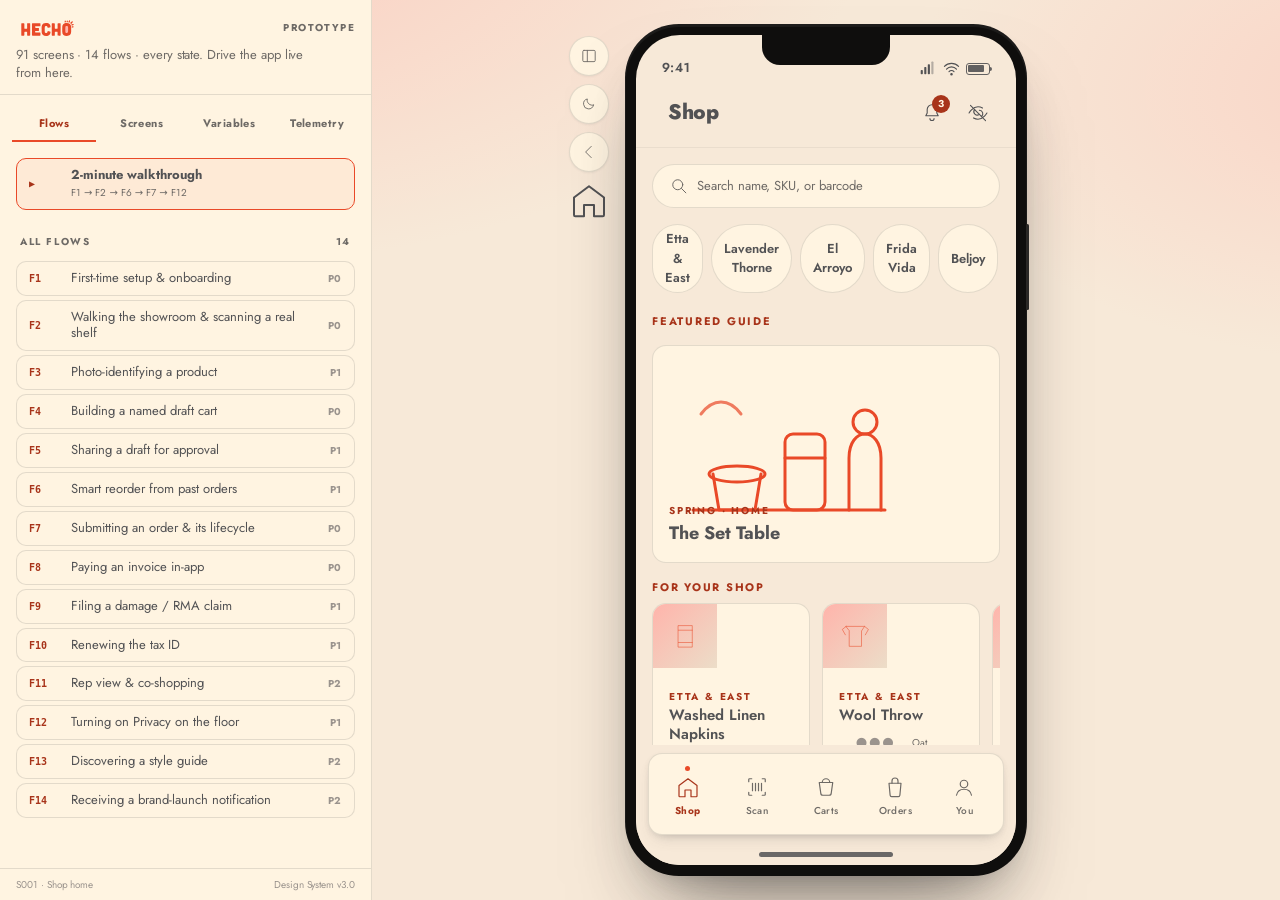
==== app/index.html @ 3ea60f27 "Add public explainer site; move prototype to /app/ New marketing/overview site at the root: - Hero, " ====
<!doctype html>
<html lang="en">
<head>
<meta charset="utf-8" />
<meta name="viewport" content="width=device-width, initial-scale=1, viewport-fit=cover" />
<meta name="theme-color" content="#FFB4AB" />
<title>Hecho · Mobile App · Functional Prototype</title>
<meta name="description" content="Functional prototype of the Hecho Trading Co. wholesale showroom mobile app. 91 screens, 14 flows, every state — built from the Design System v3.0, with a live control panel." />
<link rel="preconnect" href="https://fonts.googleapis.com" crossorigin />
<link rel="preconnect" href="https://fonts.gstatic.com" crossorigin />
<link href="https://fonts.googleapis.com/css2?family=Jost:ital,wght@0,100..900;1,100..900&display=swap" rel="stylesheet">
<link rel="stylesheet" href="../styles/system.css" />
<link rel="stylesheet" href="../styles/app.css" />
</head>
<body class="proto">
<a class="skip-link" href="#screen-scroll">Skip to screen</a>

<!-- HECHO mark symbol (reusable via <use>), copied from the design system -->
<svg width="0" height="0" style="position:absolute" aria-hidden="true">
  <defs>
    <symbol id="hecho-mark" viewBox="0 0 463 168">
      <path fill="currentColor" d="M385.834 52.9383C385.947 52.932 386.06 52.9263 386.176 52.9218C406.216 52.122 421.205 63.1391 421.173 84.0336C421.162 91.0115 421.451 98.1953 421.254 105.173C421.024 113.322 422.036 122.847 419.994 130.737C418.76 135.613 416.307 140.096 412.864 143.765C407.264 149.785 396.99 152.387 388.977 152.674C367.209 152.957 352.834 142.428 353.18 119.331C353.372 106.435 352.721 92.9446 353.525 80.0455C354.144 74.1472 356.342 67.1174 360.499 62.8304C367.654 55.4524 376.069 53.431 385.834 52.9383Z"/>
      <path fill="var(--logo-cutout)" d="M386.323 76.1866C393.389 75.4063 397.29 79.7133 397.649 86.4498C397.945 92.0021 397.966 97.4876 397.918 103.052C397.869 108.811 398.11 114.682 397.482 120.412C396.823 126.204 394.308 128.674 388.579 129.192C381.506 129.241 377.167 127.531 376.832 119.626C376.358 108.46 376.236 96.4955 376.925 85.3465C377.293 79.3811 380.634 76.76 386.323 76.1866Z"/>
      <path fill="currentColor" d="M44.5316 55.4346C49.4981 55.2334 54.6648 55.4077 59.6325 55.4495C65.2707 55.4969 63.9518 63.611 63.9385 67.641L63.8755 84.5731C63.8669 87.5007 63.7639 90.5032 63.9737 93.408C64.2798 96.4214 65.7241 97.1207 68.5391 97.2067C70.9997 97.5028 74.0505 97.0092 76.451 97.216C86.8343 98.1109 85.0757 94.0177 85.0549 85.2022L84.9948 68.8448C84.9844 66.0576 84.8272 63.1732 85.0115 60.3949C85.1028 59.0172 85.4037 57.2144 86.5224 56.2875C88.5117 54.6391 102.665 55.3063 105.847 55.5865C107.576 56.7452 108.337 57.2474 108.411 59.4858C108.512 62.5662 108.444 65.6469 108.435 68.7294L108.414 86.1666L108.427 142.371C108.494 145.611 109.138 147.739 106.236 149.825C105.491 149.945 104.728 150.003 103.975 150.042C100.802 150.207 88.0097 150.753 86.1853 149.016C85.5123 148.376 85.2636 147.387 85.1267 146.498C84.8102 144.445 84.9973 142.169 85.0049 140.091C85.023 135.335 85.1744 130.544 85.0363 125.791C84.9939 124.324 84.8371 122.455 83.6836 121.399C81.9478 119.81 71.8409 120.434 69.2276 120.521C67.7805 120.568 66.2324 120.462 65.1421 121.588C61.6485 125.196 66.1488 145.553 62.7168 149.054C62.1263 149.656 61.2798 149.876 60.4695 149.996C57.9061 150.373 55.1053 150.07 52.5108 150.035C50.3995 150.007 48.2924 150.12 46.182 150.143C43.878 150.167 42.35 149.703 40.6887 148.075C40.2278 144.737 40.4713 139.958 40.4702 136.507L40.4637 116.04L40.4603 79.5658C40.461 73.2211 40.4332 66.8389 40.4987 60.4954C40.5084 59.568 40.5061 57.6511 41.0996 57.0376C42.1946 55.9054 43.0629 55.564 44.5316 55.4346Z"/>
      <path fill="currentColor" d="M278.52 55.4131C282.984 55.295 287.507 55.3982 291.968 55.4274C297.871 55.4657 296.52 62.9634 296.507 67.1591L296.459 84.2981C296.45 87.2168 296.337 90.2664 296.572 93.1705C296.816 96.1786 298.427 97.0184 301.199 97.1905C303.921 97.3594 306.722 97.209 309.456 97.2128C312.422 97.158 317.166 97.9901 317.498 93.8099C317.735 90.7977 317.638 87.7951 317.629 84.7901L317.572 68.7161C317.566 66.3665 317.082 57.5192 318.752 56.5977C322.219 54.6824 334.558 55.2302 338.455 55.5581C339.903 56.5311 340.753 57.0728 340.834 58.9332C340.974 62.0778 340.902 65.2294 340.893 68.3778L340.868 86.0302L340.881 143.444C340.945 146.621 341.401 148.022 338.561 149.898C335.326 150.27 324.076 150.437 321.099 149.840C320.118 149.644 318.72 149.247 318.160 148.366C316.088 145.101 319.276 125.633 316.664 121.901C316.095 121.086 315.345 120.777 314.392 120.612C312.325 120.255 302.421 120.278 300.492 120.574C299.593 120.712 298.754 120.980 298.007 121.517C297.243 122.067 296.904 122.808 296.692 123.707C296.294 125.396 296.452 127.373 296.459 129.107L296.520 140.215C296.534 142.223 296.672 144.597 296.403 146.563C296.145 148.452 295.583 148.863 294.148 149.872C290.556 150.293 286.443 150.027 282.785 150.112C280.156 150.173 275.981 150.346 273.826 148.769C272.732 146.949 273.098 132.580 273.098 129.561L273.100 98.8646L273.119 71.3973C273.121 67.9998 273.152 64.4883 273.055 61.0980C272.922 56.5650 274.155 55.5676 278.520 55.4131Z"/>
      <path fill="currentColor" d="M126.092 55.4271C136.391 55.0521 148.989 55.4158 159.467 55.4088L174.124 55.3903C177.422 55.386 181.032 55.2817 184.281 55.5974C184.973 56.075 186.458 57.1035 186.579 58.0203C187.247 61.917 186.549 66.5023 186.839 70.3509C187.619 80.7037 183.225 78.8331 174.868 78.7952L156.722 78.7225C154.449 78.7164 151.671 78.4154 149.472 78.9408C148.340 79.2113 147.180 79.7194 146.561 80.7601C145.730 82.1581 145.944 86.9694 146.389 88.5238C146.631 89.3697 147.029 90.0699 147.836 90.4755C151.945 92.5409 169.636 89.5677 173.545 91.7682C174.289 92.1875 174.616 92.7617 174.839 93.5663C175.423 95.6724 175.493 111.058 174.591 112.596C174.130 113.383 173.323 113.915 172.451 114.144C170.734 114.595 168.725 114.405 166.959 114.390C163.176 114.359 151.665 113.801 148.694 114.584C147.832 114.811 147.260 115.171 146.815 115.954C145.604 118.081 145.905 122.626 146.540 124.935C146.884 125.602 147.305 126.242 148.066 126.440C150.532 127.080 154.129 126.892 156.696 126.887L173.708 126.848C176.851 126.841 186.716 125.681 186.750 130.048C186.792 135.367 186.898 140.933 186.797 146.281C186.752 148.704 185.351 149.770 183.075 149.944C180.266 150.191 177.355 150.092 174.502 150.085L158.976 150.052L138.156 150.082C134.431 150.094 130.636 150.170 126.939 150.047C124.746 149.812 122.252 149.611 122.106 146.879C121.894 142.899 121.981 138.970 121.982 135.021L121.989 111.787L121.978 77.2098C121.977 71.7328 121.981 66.2557 121.991 60.7790C121.996 57.7060 122.539 55.7247 126.092 55.4271Z"/>
      <path fill="currentColor" d="M228.730 52.9374C232.148 52.6946 235.973 53.0681 239.348 53.6347C246.315 54.8044 254.240 59.1441 258.342 64.9474C261.566 69.5095 263.039 74.7352 263.676 80.2094C263.804 81.3267 264.062 82.6919 263.845 83.7898C263.646 84.8061 262.935 85.4542 262.085 85.9826C260.224 87.1407 245.565 90.3133 243.640 89.8409C240.181 88.9919 240.213 82.5058 238.521 79.8700C237.297 77.9662 235.446 76.9099 233.264 76.4423C230.293 75.8053 226.412 75.9617 223.798 77.6725C221.643 79.0828 220.544 81.4676 220.030 83.9149C218.788 89.8308 219.430 96.6212 219.426 102.637C219.423 108.365 219.042 114.368 219.754 120.052C219.996 121.992 220.379 124.048 221.480 125.705C222.669 127.496 224.523 128.490 226.595 128.910C228.312 129.257 230.138 129.326 231.884 129.213C242.135 128.550 237.925 118.815 242.576 115.883C243.046 115.586 243.545 115.427 244.101 115.422C247.320 115.390 254.626 117.435 258.134 118.175C260.294 118.661 263.969 119.201 263.904 122.176C263.807 129.253 261.247 137.942 256.212 143.173C244.386 155.466 218.623 155.725 205.704 145.031C193.310 133.965 196.506 116.903 196.036 102.760C195.159 76.3885 195.646 54.5501 228.730 52.9374Z"/>
      <path fill="currentColor" d="M430.489 40.7188C431.427 40.8617 432.92 41.5116 433.381 42.287C435.773 46.2969 429.692 52.0599 427.415 54.5381C425.020 57.1433 422.772 59.5154 420.245 61.3760C419.610 60.7713 418.966 59.9753 418.390 59.3022C416.655 57.2787 414.827 55.4949 412.943 53.6195C418.787 49.5455 423.647 41.3996 430.489 40.7188Z"/>
      <path fill="currentColor" d="M408.511 33.2319C417.443 32.5595 410.815 47.7653 409.891 52.0118C408.601 51.4701 407.115 50.9833 405.784 50.5156C403.679 49.8179 401.765 49.4972 399.581 48.6694C400.525 44.0361 404.061 35.2841 408.511 33.2319Z"/>
      <path fill="currentColor" d="M433.433 61.9466C437.962 61.3329 439.008 62.4276 441.590 65.7235C438.453 70.5162 434.088 71.7365 428.940 73.3550C427.239 73.9175 426.455 74.2413 424.855 75.0459C424.164 71.0267 423.218 69.0893 421.616 65.3436C424.677 63.3843 429.809 62.4490 433.433 61.9466Z"/>
      <path fill="currentColor" d="M425.998 78.3973C428.888 78.2650 432.852 78.1530 435.624 78.8645C438.577 79.6232 439.571 80.8873 441.017 83.3576C440.294 84.6955 439.499 85.4404 438.353 86.3913C434.940 88.3725 430.248 88.4159 426.258 88.7871C426.344 86.3055 425.404 79.7605 425.998 78.3973Z"/>
      <path fill="currentColor" d="M391.098 34.1180C397.640 33.7355 396.134 44.1973 396.696 48.3840L392.149 48.1200C390.174 48.1422 388.198 48.1139 386.223 48.0356C385.941 43.3919 386.514 36.4763 391.098 34.1180Z"/>
      <path fill="currentColor" d="M374.869 35.2355C380.598 34.3707 381.714 44.1345 382.889 48.1548L378.766 48.6010C377.347 48.9431 374.234 49.8233 373.012 49.7558C371.729 48.9874 371.641 45.8283 371.627 44.4039C371.589 40.8714 371.250 37.0192 374.869 35.2355Z"/>
    </symbol>
  </defs>
</svg>

<div class="app-shell" id="appShell">
  <!-- CONTROL PANEL -->
  <aside class="console" id="console" aria-label="Prototype control panel">
    <div class="console-head">
      <div class="brand-row">
        <svg class="hecho-logo" viewBox="0 0 463 168" aria-hidden="true"><use href="#hecho-mark"/></svg>
        <span class="ver">Prototype</span>
      </div>
      <p class="sub">91 screens · 14 flows · every state. Drive the app live from here.</p>
    </div>
    <div class="console-tabs" role="tablist" id="consoleTabs">
      <button role="tab" data-ctab="flows" aria-selected="true">Flows</button>
      <button role="tab" data-ctab="screens" aria-selected="false">Screens</button>
      <button role="tab" data-ctab="vars" aria-selected="false">Variables</button>
      <button role="tab" data-ctab="tel" aria-selected="false">Telemetry</button>
    </div>
    <div class="console-body" id="consoleBody"></div>
    <div class="console-foot">
      <span id="footScreen">—</span>
      <span>Design System v3.0</span>
    </div>
  </aside>

  <!-- STAGE + DEVICE -->
  <div class="stage">
    <div class="device-wrap">
      <div class="device-tools" id="deviceTools">
        <button id="toolConsole" aria-label="Toggle control panel" title="Toggle control panel">
          <svg viewBox="0 0 32 32" fill="none" stroke="currentColor" stroke-width="1.6" stroke-linecap="round" stroke-linejoin="round"><rect x="5" y="6" width="22" height="20" rx="2"/><path d="M13 6v20"/></svg>
        </button>
        <button id="toolTheme" aria-label="Toggle dark theme" aria-pressed="false" title="Toggle theme">
          <svg viewBox="0 0 32 32" fill="none" stroke="currentColor" stroke-width="1.6" stroke-linecap="round" stroke-linejoin="round"><path d="M24 18a9 9 0 0 1-11-11 9 9 0 1 0 11 11z"/></svg>
        </button>
        <button id="toolBack" aria-label="Back" title="Back">
          <svg viewBox="0 0 32 32" fill="none" stroke="currentColor" stroke-width="1.6" stroke-linecap="round" stroke-linejoin="round"><path d="M20 6L10 16l10 10"/></svg>
        </button>
        <a href="../" aria-label="Overview site" title="Overview">
          <svg viewBox="0 0 32 32" fill="none" stroke="currentColor" stroke-width="1.6" stroke-linecap="round" stroke-linejoin="round"><path d="M4 14l12-9 12 9v14a1 1 0 0 1-1 1h-7v-9h-8v9H5a1 1 0 0 1-1-1z"/></svg>
        </a>
      </div>
      <div class="device" id="device">
        <div class="notch" aria-hidden="true"></div>
        <div class="screen-frame" id="screenFrame">
          <div class="statusbar" id="statusbar">
            <span class="clock">9:41</span>
            <span class="ind">
              <svg viewBox="0 0 24 24" fill="currentColor" aria-hidden="true"><rect x="1" y="14" width="3" height="6" rx="1"/><rect x="6" y="10" width="3" height="10" rx="1"/><rect x="11" y="6" width="3" height="14" rx="1"/><rect x="16" y="2" width="3" height="18" rx="1" opacity=".4"/></svg>
              <svg viewBox="0 0 24 24" fill="none" stroke="currentColor" stroke-width="1.6" stroke-linecap="round" aria-hidden="true"><path d="M2 9a14 14 0 0 1 20 0"/><path d="M5 13a9 9 0 0 1 14 0"/><path d="M8.5 16.5a4.5 4.5 0 0 1 7 0"/><circle cx="12" cy="20" r="1" fill="currentColor"/></svg>
              <span class="batt" aria-label="Battery"></span>
            </span>
          </div>
          <header class="app-header" id="appHeader"></header>
          <div class="net-slot" id="netSlot"></div>
          <main class="screen-scroll" id="screen-scroll" tabindex="-1">
            <div class="screen-body" id="screenBody"></div>
          </main>
          <div class="tabbar-wrap" id="tabbarWrap"></div>
          <div class="home-indicator"><i></i></div>
          <div class="device-overlay" id="overlayRoot" aria-live="polite"></div>
          <div class="toast-host" id="toastHost" aria-live="polite"></div>
        </div>
      </div>
    </div>
  </div>
</div>
<div class="console-scrim" id="consoleScrim" aria-hidden="true"></div>
<button class="proto-fab left" id="fabConsole" hidden>
  <svg viewBox="0 0 32 32" fill="none" stroke="currentColor" stroke-width="1.6" stroke-linecap="round" stroke-linejoin="round"><path d="M5 8h22M5 16h22M5 24h22"/></svg>
  Console
</button>

<script type="module" src="../src/app.js"></script>
</body>
</html>
---- styles/system.css ----
/* ============================================================
   Hecho Design System v3.0 — canonical CSS (tokens + components)
   Copied verbatim from reference/design-system.html (the design system).
   Do not hand-edit token values here; this is the source of truth.
   ============================================================ */

/* ════════════════════════════════════════════════════════════════════
   TIER 1 · PRIMITIVES  — the ONLY place raw hex / rgba / base px / ms live
   (the semantic and component tiers only alias these via var()).
   PRODUCT component CSS reads semantic or component tokens, never a primitive.
   The documentation chrome on THIS page (swatches, the dark-band demo, contrast
   samples) references brand primitives directly, because its job is to display
   them; that is showcase code, not shipped product. Primitives are theme-agnostic.
   ════════════════════════════════════════════════════════════════════ */
:root{
  /* ── Brand palette (canonical, immutable — five colors) ── */
  --brand-cream:#F7E9D8;     /* Antique White */
  --brand-peach:#FFB4AB;     /* Powder Blush  */
  --brand-coral:#E94928;     /* Fiery Terracotta — display & decorative only (≥24px / non-text) */
  --brand-tomato:#FF6443;    /* Tomato — bright accent / caution fill */
  --brand-ink:#525254;       /* Brand Gray — all ink. Pure black is never used. */

  /* ── Brand shades (derived from the five; no new hue) ── */
  --coral-700:#A8341A;       /* accessible deep terracotta: small text, links, error, primary action bg */
  --coral-300:#FF8A6E;       /* light terracotta: accent text on DARK grounds only */
  --warm-100:#FFF4E1;        /* warm white surface */
  --warm-200:#F7E9D8;        /* = cream/canvas */
  --warm-300:#ECDDC8;        /* sunken / pressed / disabled surface */
  --ink-mute:#9A938D;        /* placeholder & disabled text only (decorative contrast) */
  --ink-soft:#6E6A66;        /* secondary text (AA on light surfaces) */
  --warm-800:#3A3633;        /* dark surface raised */
  --warm-820:#3A2A26;        /* dark peach-tinted surface (surface-2 in dark) */
  --warm-850:#2A2725;        /* dark surface */
  --warm-900:#1F1D1B;        /* dark canvas — warm near-black, NOT #000 */
  --warm-950:#171514;        /* dark sunken */
  --cream-bright:#FBF3E9;    /* dark-theme primary text */
  --cream-soft:#C9C1B8;      /* dark-theme secondary text */
  --cream-mute:#8E8881;      /* dark-theme disabled text */
  --demo-rogue:#3a6;         /* DOCS ONLY: the off-palette green the logo recolor don't-demo shows */
  /* Encoded-SVG asset primitives: data-URIs cannot read var(), so the baked stroke
     hex lives here in Tier 1 (light + dark pair), and the component reads the semantic
     --select-chevron. This is the one sanctioned home for a color inside an asset. */
  --chevron-light:url("data:image/svg+xml;utf8,<svg xmlns='http://www.w3.org/2000/svg' viewBox='0 0 16 16' fill='none' stroke='%236E6A66' stroke-width='1.5' stroke-linecap='round' stroke-linejoin='round'><path d='M4 6l4 4 4-4'/></svg>");
  --chevron-dark:url("data:image/svg+xml;utf8,<svg xmlns='http://www.w3.org/2000/svg' viewBox='0 0 16 16' fill='none' stroke='%23C9C1B8' stroke-width='1.5' stroke-linecap='round' stroke-linejoin='round'><path d='M4 6l4 4 4-4'/></svg>");

  /* ── Functional / status palette (governed; NOT brand colors; never decorative).
        Adds TWO functional hues beyond the brand five, on purpose: an accessible
        green for positive (in stock / paid / settled) and an amber for caution
        (low / expiring) that reads distinctly from the brand red so "low" is never
        mistaken for "critical". Critical reuses the deep Terracotta shade; Info is
        neutral. State is never carried by color alone (see Accessibility). ── */
  --green-700:#2E6E2E;       /* positive TEXT (AA on light) */
  --green-500:#3A8A3A;       /* positive pip / fill (the promoted #3a8a3a) */
  --green-300:#6FBF6F;       /* positive text on DARK grounds */
  --green-tint:#E4F1E1;      /* positive surface (light) */
  --green-tint-dark:#22331F; /* positive surface (dark) */
  --amber-700:#9C5A14;       /* caution TEXT (AA on light) */
  --amber-300:#F2B27A;       /* caution text on DARK grounds */
  --amber-tint:#FBEAD6;
  --amber-tint-dark:#3A2C16;
  /* critical reuses --coral-700 (text) / --brand-coral (pip) */
  --crit-tint:#FBE2DA;
  --crit-tint-dark:#3A201A;

  /* ── Alpha primitives (brand-gray channel — never #000) ── */
  --a-ink-04:rgba(82,82,84,.04);
  --a-ink-08:rgba(82,82,84,.08);
  --a-ink-16:rgba(82,82,84,.16);
  --a-ink-30:rgba(82,82,84,.30);
  --a-ink-35:rgba(82,82,84,.35);
  --a-ink-60:rgba(82,82,84,.60);
  --a-coral-16:rgba(233,73,40,.16);
  --a-coral-22:rgba(233,73,40,.22);
  --a-coral-25:rgba(233,73,40,.25);
  --a-coral-60:rgba(233,73,40,.60);
  --a-cream-08:rgba(247,233,216,.08);
  --a-cream-16:rgba(247,233,216,.16);
  --a-cream-28:rgba(247,233,216,.28);
  --a-cream-78:rgba(247,233,216,.78);

  /* ── Spacing scale (8-point base; --s-1 is the 4px half-step) ── */
  --s-0:0; --s-1:4px; --s-2:8px; --s-3:12px; --s-4:16px; --s-5:24px;
  --s-6:32px; --s-7:48px; --s-8:64px; --s-9:96px; --s-10:128px;

  /* ── Control & icon sizes (touch-target tier; intentionally off the 8-grid) ── */
  --control-sm:36px; --control-md:44px; --control-lg:52px; --hit-min:44px;
  --icon-sm:16px; --icon-md:20px; --icon-lg:24px; --icon-xl:48px;

  /* ── Radius ── */
  --r-1:6px; --r-2:10px; --r-3:14px; --r-4:20px; --r-5:28px; --r-pill:999px;

  /* ── Borders & focus ── */
  --bw-1:1px; --bw-2:2px; --focus-w:2px; --focus-offset:3px;

  /* ── Z-index ladder (single source of stacking truth) ── */
  --z-base:0; --z-raised:10; --z-sticky:100; --z-header:200; --z-scrim:900;
  --z-drawer:1000; --z-modal:1100; --z-sheet:1100; --z-toast:1300;
  --z-grain:80; --z-progress:1400; --z-cursor:1500;

  /* ── Motion: durations (ms only here) ── */
  --d-instant:100ms; --d-fast:200ms; --d-base:300ms; --d-slow:500ms;
  --d-spin:800ms; --d-progress:60ms; --d-mask-timeout:5000ms; --d-toast:4000ms;
  --d-loop-scan:2800ms; --d-loop-shimmer:1600ms; --d-loop-cue:2000ms; --d-loop-marquee:38000ms;
  /* ── Motion: easing ── */
  --e-out-expo:cubic-bezier(.16,1,.3,1);
  --e-out-quart:cubic-bezier(.25,1,.5,1);
  --e-out-back:cubic-bezier(.34,1.56,.64,1);
  --e-in-out:cubic-bezier(.4,0,.2,1);
  --e-linear:linear;

  /* ── Type (rem-based so OS dynamic-type & 200% zoom scale; clamps capped in rem) ── */
  --f:"Jost",system-ui,-apple-system,sans-serif;
  --f-mono:ui-monospace,SFMono-Regular,Menlo,monospace;
  --fs-display:clamp(4rem,8vw,8.75rem);
  --fs-h1:clamp(2.5rem,5.4vw,5rem);
  --fs-h2:clamp(2.125rem,4.6vw,4rem);
  --fs-h3:clamp(1.375rem,2vw,1.875rem);
  --fs-h4:1.125rem;     /* 18px */
  --fs-lead:clamp(1.0625rem,1.3vw,1.3125rem);
  --fs-body:0.9375rem;  /* 15px */
  --fs-caption:0.8125rem; /* 13px */
  --fs-micro:0.6875rem; /* 11px */
  --fs-nano:0.625rem;   /* 10px — dense metadata labels, badges, stat captions */
  --fs-primary-label-min:1.1875rem; /* 19px — MANDATE 1: min size for a white-on-Fiery-Terracotta label to qualify as WCAG large text */
  --fw-regular:400; --fw-medium:500; --fw-semibold:600; --fw-bold:700; --fw-black:800; --fw-primary-label:700;
  --lh-tight:1.08; --lh-snug:1.3; --lh-body:1.5; --lh-loose:1.6;

  /* ── Mobile reference frame ── */
  --mobile-w:380px;
}

/* ════════════════════════════════════════════════════════════════════
   TIER 2 · SEMANTIC  — role-based, theme-aware. Components read these.
   LIGHT theme (default).
   ════════════════════════════════════════════════════════════════════ */
:root{
  --canvas:var(--brand-cream);
  --surface:var(--warm-100);
  --surface-2:var(--brand-peach);
  --surface-sunken:var(--warm-300);
  --surface-dim:var(--warm-300);

  --fg:var(--brand-ink);
  --fg-soft:var(--ink-soft);
  --fg-mute:var(--ink-mute);
  --on-action:var(--warm-100);
  --on-accent:var(--warm-100);

  --line:var(--a-ink-16);
  --line-strong:var(--a-ink-30);
  --line-soft:var(--a-ink-08);

  /* brand expression vs. accessible action — distinct on purpose */
  --accent:var(--brand-coral);        /* large display, marks, dots, fills (≥24px / non-text) */
  --accent-text:var(--coral-700);     /* small coral text, links, emphasis (AA on light) */
  --action:var(--brand-coral);        /* ROUTE A: primary fill is Fiery Terracotta. Label MUST be large (>=19px/700). White-on-it = 3.54:1 (AA large). */
  --action-hover:var(--coral-700);    /* deep terracotta on hover */
  --action-sm:var(--coral-700);       /* small/non-large-label buttons: deep fill, white >=4.5:1 */
  --focus:var(--coral-700);
  --logo-cutout:var(--surface-2);
  --select-chevron:var(--chevron-light);

  /* functional status (role → text / pip / surface) */
  --positive:var(--green-700);   --positive-pip:var(--green-500);   --positive-surface:var(--green-tint);
  --caution:var(--amber-700);    --caution-pip:var(--brand-tomato); --caution-surface:var(--amber-tint);
  --critical:var(--coral-700);   --critical-pip:var(--brand-coral); --critical-surface:var(--crit-tint);
  --info:var(--ink-soft);        --info-pip:var(--ink-soft);        --info-surface:var(--warm-300);
  /* status FILL tokens — stay dark in BOTH themes so light labels clear AA on them
     (status TEXT tokens lighten in dark and must never be used as a fill) */
  --critical-fill:var(--coral-700);  /* white label = 6.08:1, light & dark */

  /* feedback surfaces — intentionally theme-invariant (toasts/offline bars are
     always a dark pill in both themes, like iOS/Android), so contrast is stable */
  --toast-bg:var(--warm-900);
  --toast-fg:var(--cream-bright);
  --toast-accent:var(--coral-300);   /* action text on dark pill — 7.29:1 */
  --toast-positive:var(--green-300); /* success glyph on dark pill — 7.49:1 */
  --caution-fill:var(--brand-tomato);/* caution as a FILL (not the text token) */
  --on-caution:var(--warm-950);      /* near-black on tomato — 6.2:1, both themes */

  /* camera ground — documented exception (palette cannot produce a dark camera ground) */
  --viewfinder-1:var(--warm-900);
  --viewfinder-2:var(--warm-800);
  --on-viewfinder:var(--cream-bright); /* on-camera text/markers, theme-invariant */
  --viewfinder-reticle:var(--brand-peach); /* framing reticle, theme-invariant */

  /* elevation (brand-gray channel) */
  --shadow-sm:0 1px 2px var(--a-ink-08);
  --shadow-md:0 8px 16px -8px var(--a-ink-30), 0 2px 6px -2px var(--a-ink-16);
  --shadow-lg:0 30px 60px -30px var(--a-ink-30), 0 12px 22px -16px var(--a-ink-30);
  --shadow-text:0 2px 8px var(--a-ink-60);
  --scrim:var(--a-ink-35);
}

/* DARK theme — applied by OS preference unless the user forces light,
   or by an explicit [data-theme="dark"] toggle. */
@media (prefers-color-scheme:dark){
  :root:not([data-theme="light"]){
    --canvas:var(--warm-900);
    --surface:var(--warm-850);
    --surface-2:var(--warm-820);
    --surface-sunken:var(--warm-950);
    --surface-dim:var(--warm-800);

    --fg:var(--cream-bright);
    --fg-soft:var(--cream-soft);
    --fg-mute:var(--cream-mute);
    --on-action:var(--warm-100);
    --on-accent:var(--warm-950);

    --line:var(--a-cream-16);
    --line-strong:var(--a-cream-28);
    --line-soft:var(--a-cream-08);

    --accent:var(--brand-coral);
    --accent-text:var(--coral-300);
    --action:var(--brand-coral);
    --action-hover:var(--coral-700);
    --action-sm:var(--coral-700);
    --focus:var(--coral-300);
    --logo-cutout:var(--surface-2);
    --select-chevron:var(--chevron-dark);

    --positive:var(--green-300);  --positive-pip:var(--green-500);  --positive-surface:var(--green-tint-dark);
    --caution:var(--amber-300);   --caution-pip:var(--brand-tomato);--caution-surface:var(--amber-tint-dark);
    --critical:var(--coral-300);  --critical-pip:var(--brand-coral);--critical-surface:var(--crit-tint-dark);
    --info:var(--fg-soft);        --info-pip:var(--fg-soft);        --info-surface:var(--warm-800);

    --shadow-sm:0 1px 2px rgba(23,21,20,.4);
    --shadow-md:0 8px 16px -8px rgba(23,21,20,.5), 0 2px 6px -2px rgba(23,21,20,.4);
    --shadow-lg:0 30px 60px -30px rgba(23,21,20,.6), 0 12px 22px -16px rgba(23,21,20,.5);
    --scrim:rgba(23,21,20,.55);
  }
}
/* Explicit override (toggle / docs preview) takes precedence over OS */
[data-theme="dark"]{
  --canvas:var(--warm-900); --surface:var(--warm-850); --surface-2:var(--warm-820);
  --surface-sunken:var(--warm-950); --surface-dim:var(--warm-800);
  --fg:var(--cream-bright); --fg-soft:var(--cream-soft); --fg-mute:var(--cream-mute);
  --on-action:var(--warm-100); --on-accent:var(--warm-950);
  --line:var(--a-cream-16); --line-strong:var(--a-cream-28); --line-soft:var(--a-cream-08);
  --accent:var(--brand-coral); --accent-text:var(--coral-300); --action:var(--brand-coral); --action-sm:var(--coral-700);
  --action-hover:var(--coral-700); --focus:var(--coral-300); --logo-cutout:var(--surface-2); --select-chevron:var(--chevron-dark);
  --positive:var(--green-300); --positive-pip:var(--green-500); --positive-surface:var(--green-tint-dark);
  --caution:var(--amber-300); --caution-pip:var(--brand-tomato); --caution-surface:var(--amber-tint-dark);
  --critical:var(--coral-300); --critical-pip:var(--brand-coral); --critical-surface:var(--crit-tint-dark);
  --info:var(--fg-soft); --info-pip:var(--fg-soft); --info-surface:var(--warm-800);
  --shadow-sm:0 1px 2px rgba(23,21,20,.4);
  --shadow-md:0 8px 16px -8px rgba(23,21,20,.5), 0 2px 6px -2px rgba(23,21,20,.4);
  --shadow-lg:0 30px 60px -30px rgba(23,21,20,.6), 0 12px 22px -16px rgba(23,21,20,.5);
  --scrim:rgba(23,21,20,.55);
}

/* ════════════════════════════════════════════════════════════════════
   BASE / RESET
   ════════════════════════════════════════════════════════════════════ */
*{box-sizing:border-box}
html{-webkit-text-size-adjust:100%}
html,body{margin:0;padding:0;background:var(--canvas);color:var(--fg);font-family:var(--f);font-weight:400;-webkit-font-smoothing:antialiased;text-rendering:optimizeLegibility}
body{overflow-x:hidden;line-height:var(--lh-body);letter-spacing:-0.003em}
img,svg{display:block;max-width:100%}
a{color:inherit;text-decoration:none}
button{font:inherit;color:inherit;background:none;border:0;cursor:pointer}
::selection{background:var(--accent);color:var(--on-accent)}
:focus-visible{outline:var(--focus-w) solid var(--focus);outline-offset:var(--focus-offset)}
.sr-only{position:absolute;width:1px;height:1px;padding:0;margin:-1px;overflow:hidden;clip:rect(0 0 0 0);white-space:nowrap;border:0}
.skip-link{position:fixed;top:var(--s-2);left:var(--s-2);z-index:var(--z-toast);background:var(--action-sm);color:var(--on-action);padding:var(--s-2) var(--s-4);border-radius:var(--r-2);transform:translateY(-200%);transition:transform var(--d-fast) var(--e-out-expo)}
.skip-link:focus{transform:translateY(0)}

/* Top scroll progress bar */
.progress{position:fixed;top:0;left:0;right:0;height:3px;z-index:var(--z-progress);background:var(--a-ink-08);pointer-events:none}
.progress i{display:block;height:100%;width:0;background:var(--accent);transition:width var(--d-progress) var(--e-linear);will-change:width}

/* Grain */
.grain{position:fixed;inset:0;pointer-events:none;z-index:var(--z-grain);mix-blend-mode:multiply;opacity:.045;background-image:url("data:image/svg+xml;utf8,<svg xmlns='http://www.w3.org/2000/svg' width='240' height='240'><filter id='n'><feTurbulence type='fractalNoise' baseFrequency='0.9' numOctaves='2' stitchTiles='stitch'/><feColorMatrix values='0 0 0 0 0 0 0 0 0 0 0 0 0 0 0 0 0 0 0.7 0'/></filter><rect width='100%25' height='100%25' filter='url(%23n)'/></svg>")}
[data-theme="dark"] .grain{mix-blend-mode:screen;opacity:.06}

/* Custom cursor (decorative; gated off under reduced-motion / coarse pointer) */
.cursor{position:fixed;top:0;left:0;width:34px;height:34px;border-radius:50%;border:var(--bw-2) solid var(--fg);pointer-events:none;z-index:var(--z-cursor);transform:translate(-50%,-50%);mix-blend-mode:difference;color:var(--surface);transition:width var(--d-base) var(--e-out-expo),height var(--d-base) var(--e-out-expo)}
.cursor::before{content:"";position:absolute;left:50%;top:50%;width:4px;height:4px;border-radius:50%;background:var(--surface);transform:translate(-50%,-50%);opacity:.85}
.cursor.is-interactive{width:64px;height:64px;background:var(--accent);border-color:var(--accent)}
.cursor.is-interactive::before{opacity:0}
.cursor.is-interactive .label{opacity:1;transform:scale(1)}
.cursor .label{position:absolute;inset:0;display:grid;place-items:center;font-size:var(--fs-micro);letter-spacing:.16em;text-transform:uppercase;color:var(--on-accent);opacity:0;transform:scale(.6);transition:opacity var(--d-fast),transform var(--d-fast);font-weight:600}
@media (hover:none),(pointer:coarse){.cursor{display:none}}

/* HECHO logo */
.hecho-logo{display:block;width:auto;height:1em;color:var(--accent)}

/* Header */
.site-header{position:fixed;top:0;left:0;right:0;z-index:var(--z-header);background:var(--surface-2);transition:transform var(--d-base) var(--e-out-expo),background var(--d-fast) ease;padding-top:env(safe-area-inset-top)}
.site-header .inner{display:flex;align-items:center;justify-content:space-between;padding:var(--s-3) var(--s-6);color:var(--accent-text);gap:var(--s-5)}
.site-header.scrolled{background:color-mix(in srgb,var(--surface-2) 94%,transparent);backdrop-filter:saturate(140%) blur(10px)}
.brand{display:inline-flex;align-items:center;line-height:1;color:var(--accent)}
.brand .hecho-logo{height:28px}
.nav{display:flex;gap:var(--s-5);color:var(--accent-text);font-size:var(--fs-micro);letter-spacing:.06em;text-transform:uppercase;font-weight:600;flex:1;justify-content:center;flex-wrap:wrap}
.nav button{position:relative;padding:var(--s-1) 2px}
.nav button::after{content:"";position:absolute;left:0;right:0;bottom:-2px;height:1px;background:currentColor;transform:scaleX(0);transform-origin:right;transition:transform var(--d-base) var(--e-out-expo)}
.nav button:hover::after,.nav button.is-current::after{transform:scaleX(1);transform-origin:left}
.meta-right{display:flex;align-items:center;gap:var(--s-3);color:var(--accent-text);font-size:var(--fs-micro);letter-spacing:.2em;text-transform:uppercase;font-weight:600}
.theme-toggle{display:inline-flex;align-items:center;gap:var(--s-2);border:var(--bw-1) solid var(--accent-text);color:var(--accent-text);border-radius:var(--r-pill);padding:var(--s-1) var(--s-3);min-height:var(--control-sm);font-size:var(--fs-micro);letter-spacing:.12em;text-transform:uppercase;font-weight:600}
.theme-toggle svg{width:var(--icon-sm);height:var(--icon-sm)}

/* Type system */
.display,h1,h2,h3,h4{font-family:var(--f);color:var(--fg);margin:0;letter-spacing:-0.025em;text-wrap:balance}
.display{font-size:var(--fs-display);line-height:.92;font-weight:800;letter-spacing:-0.035em}
h1{font-size:var(--fs-h1);line-height:1.06;font-weight:800}
h2{font-size:var(--fs-h2);line-height:var(--lh-tight);font-weight:800;letter-spacing:-0.03em}
h3{font-size:var(--fs-h3);line-height:1.18;font-weight:700}
h4{font-size:var(--fs-h4);line-height:var(--lh-snug);font-weight:600}
.display em,h1 em,h2 em{font-style:italic;font-weight:400;color:var(--accent)} /* ≥24px → bright coral passes large-text 3:1 */
h3 em,h4 em{font-style:italic;font-weight:400;color:var(--accent-text)} /* <24px → deep coral, AA body */
p{margin:0;text-wrap:pretty}
.lead{font-size:var(--fs-lead);line-height:1.55;color:var(--fg-soft);max-width:62ch;font-weight:400}
.caption{font-size:var(--fs-caption);color:var(--fg-soft);line-height:var(--lh-body)}
.micro{font-size:var(--fs-micro);letter-spacing:.16em;text-transform:uppercase;font-weight:600;color:var(--accent-text)}
code{font-family:var(--f-mono);font-size:.92em;background:var(--a-ink-08);padding:1px 5px;border-radius:var(--r-1)}

/* Split mask (animated reveal — preserves descender safe zone) */
.char,.word{display:inline-block;will-change:transform,opacity}
.split-mask{display:inline-block;overflow:hidden;line-height:1.18;padding-bottom:0.12em;vertical-align:top}

/* Layout primitives */
main{position:relative;z-index:var(--z-base)}
section{padding:120px 0;position:relative}
.container{max-width:1280px;margin:0 auto;padding:0 var(--s-6)}
.container-wide{max-width:1440px;margin:0 auto;padding:0 var(--s-6)}
.eyebrow{font-size:var(--fs-micro);letter-spacing:.32em;text-transform:uppercase;font-weight:600;color:var(--accent-text);display:inline-flex;align-items:center;gap:var(--s-3)}
.eyebrow::before{content:"";display:inline-block;width:34px;height:1px;background:currentColor}
.section-head{display:grid;grid-template-columns:1fr 1fr;gap:var(--s-7);align-items:end;margin-bottom:var(--s-8)}
.section-head .lead{margin-top:0}
.section-head h2{margin-top:var(--s-4)}

/* Status badge for governance (Stable/Beta/Deprecated) */
.lifecycle{display:inline-flex;align-items:center;gap:var(--s-1);font-size:var(--fs-micro);letter-spacing:.1em;text-transform:uppercase;font-weight:700;padding:2px var(--s-2);border-radius:var(--r-1);border:var(--bw-1) solid var(--line)}
.lifecycle.stable{color:var(--positive);border-color:var(--positive)}
.lifecycle.beta{color:var(--caution);border-color:var(--caution)}
.lifecycle.deprecated{color:var(--critical);border-color:var(--critical);text-decoration:line-through}

/* COVER */
.cover{height:100vh;min-height:680px;padding:80px 0 var(--s-6);background:var(--canvas);display:grid;place-items:center;overflow:hidden;position:relative}
.cover::before{content:"";position:absolute;left:0;right:0;top:0;height:62%;background:var(--surface-2);z-index:var(--z-base);pointer-events:none}
.cover .container{position:relative;z-index:var(--z-raised);display:grid;grid-template-columns:1.05fr .95fr;gap:var(--s-7);align-items:stretch;width:100%;height:100%}
.cover .left{display:flex;flex-direction:column;justify-content:center;gap:var(--s-5)}
.cover .cover-mark{width:min(640px,90%);color:var(--accent);margin-bottom:var(--s-2)}
.cover .meta-line{display:flex;gap:var(--s-4);color:var(--accent-text);font-size:var(--fs-micro);letter-spacing:.22em;text-transform:uppercase;font-weight:600;align-items:center;flex-wrap:wrap}
.cover .meta-line span:nth-child(2){opacity:.55}
.cover h1{color:var(--fg)}
.cover h1 em{color:var(--accent)}
.cover .lead{color:var(--fg);opacity:.82;max-width:50ch}
.cover-side{display:flex;flex-direction:column;justify-content:flex-end;gap:var(--s-5);align-self:end;color:var(--accent-text)}
.cover-side .meta{font-size:var(--fs-micro);letter-spacing:.22em;text-transform:uppercase;font-weight:600}
.cover-side .ix-list{display:flex;flex-direction:column;border-top:var(--bw-1) solid var(--a-coral-25)}
.cover-side .ix-list a{display:grid;grid-template-columns:50px 1fr 14px;gap:var(--s-3);padding:var(--s-3) 0;border-bottom:var(--bw-1) solid var(--a-coral-16);font-size:var(--fs-caption);color:var(--fg);align-items:center;transition:color var(--d-fast)}
.cover-side .ix-list a:hover{color:var(--accent-text)}
.cover-side .ix-list a .ix{font-weight:700;color:var(--accent-text);font-size:var(--fs-micro);letter-spacing:.1em}
.cover-side .ix-list a .arr{color:var(--accent-text);opacity:.6}
.scroll-cue{position:absolute;left:50%;bottom:var(--s-6);transform:translateX(-50%);color:var(--fg);font-size:var(--fs-nano);letter-spacing:.22em;text-transform:uppercase;font-weight:600;display:flex;flex-direction:column;align-items:center;gap:var(--s-2);z-index:var(--z-raised)}
.scroll-cue::after{content:"";width:1px;height:36px;background:currentColor;opacity:.4;animation:cue var(--d-loop-cue) var(--e-in-out) infinite}
@keyframes cue{0%,100%{transform:scaleY(.4) translateY(-8px);opacity:.2}50%{transform:scaleY(1) translateY(0);opacity:.6}}

/* Foundation sections */
.found{padding:140px 0;background:var(--canvas)}
.found.alt{background:var(--surface)}
.found.dark-band{background:var(--warm-900);color:var(--cream-bright)}
.found.dark-band h2,.found.dark-band h3,.found.dark-band h4{color:var(--cream-bright)}
.found.dark-band .eyebrow{color:var(--coral-300)}
.found.dark-band .lead{color:var(--a-cream-78)}

/* Generic cards used across docs */
.tile{background:var(--surface);border:var(--bw-1) solid var(--line);border-radius:var(--r-3);padding:var(--s-5)}
.note-box{margin-top:var(--s-5);background:var(--info-surface);border:var(--bw-1) solid var(--line);border-radius:var(--r-3);padding:var(--s-4) var(--s-5);font-size:var(--fs-caption);color:var(--fg-soft);line-height:1.55}
.note-box b{color:var(--fg)}

/* ════════════════════════════════════════════════════════════════════
   COMPONENT CSS — every COLOR resolves to a token (no raw/encoded hex, rgba,
   or black/white keyword). Layout SPACING (padding/margin/gap), TYPE size,
   motion DURATION, ELEVATION, and Z resolve to ladders; surface RADIUS uses the
   radius ladder. Enumerated structural literals a component may use: 0,
   --bw-1/--bw-2 borders, 50%/100%, aspect-ratio, component-intrinsic GEOMETRY
   (control / icon / thumb / track / panel dimensions and the offsets that place
   them), small ornament radii, and transform offsets. The CI lint (see Token
   architecture / Governance) enforces the color + spacing/type/duration rules.
   ════════════════════════════════════════════════════════════════════ */

/* ── Buttons ── */
/* MANDATE 1 (Route A): the primary .btn fill is Fiery Terracotta (--action=#E94928).
   White-on-it is 3.54:1 → AA *large* only, so the primary label is LARGE TEXT:
   >=19px / weight 700 / no uppercase tracking. Buttons that cannot be large text
   (.btn.sm) use the deep --action-sm fill where white clears 4.5:1. */
.btn{display:inline-flex;align-items:center;justify-content:center;gap:var(--s-2);padding:var(--s-3) var(--s-5);border-radius:var(--r-pill);background:var(--action);color:var(--on-action);font-weight:var(--fw-primary-label);font-size:var(--fs-primary-label-min);letter-spacing:0;text-transform:none;font-family:var(--f);cursor:pointer;border:var(--bw-1) solid var(--action);transition:background var(--d-fast) var(--e-out-expo),color var(--d-fast) var(--e-out-expo),transform var(--d-fast) var(--e-out-expo),border-color var(--d-fast);text-decoration:none;line-height:1;min-height:var(--control-md);white-space:nowrap}
.btn:hover{background:var(--action-hover);border-color:var(--action-hover)}
.btn:active{transform:translateY(1px)}
.btn:focus-visible{outline:var(--focus-w) solid var(--focus);outline-offset:var(--focus-offset)}
.btn.ghost{background:transparent;color:var(--fg);border-color:var(--line-strong)}
.btn.ghost:hover{background:var(--fg);color:var(--surface);border-color:var(--fg)}
.btn.danger{background:var(--critical-fill);border-color:var(--critical-fill);color:var(--on-action)}
.btn.icon-only{padding:0;width:var(--control-md);height:var(--control-md);min-height:var(--control-md)}
.btn.icon-only svg{width:var(--icon-md);height:var(--icon-md)}
.btn.sm{padding:var(--s-2) var(--s-4);font-size:var(--fs-micro);font-weight:var(--fw-bold);text-transform:uppercase;letter-spacing:.04em;min-height:var(--control-sm);gap:var(--s-1);background:var(--action-sm);border-color:var(--action-sm)}
.btn.sm:hover{background:var(--action-hover);border-color:var(--action-hover)}
.btn.sm.ghost{background:transparent;border-color:var(--line-strong)}
.btn.sm.icon-only{width:var(--control-sm);height:var(--control-sm);padding:0}
.btn.sm.icon-only svg{width:var(--icon-sm);height:var(--icon-sm)}
.btn.lg{padding:var(--s-4) var(--s-6);min-height:var(--control-lg)} /* inherits the 19px/700 large label; roomier padding */
.btn.lg.icon-only{width:var(--control-lg);height:var(--control-lg);padding:0}
.btn.full{width:100%}
.btn[disabled],.btn[aria-disabled="true"]{background:var(--surface-dim);color:var(--fg-mute);border-color:var(--surface-dim);cursor:not-allowed;pointer-events:none}
.btn.is-loading{pointer-events:none;color:transparent;position:relative}
.btn.is-loading::after{content:"";position:absolute;left:50%;top:50%;width:var(--icon-md);height:var(--icon-md);border-radius:50%;border:var(--bw-2) solid var(--on-action);border-top-color:transparent;transform:translate(-50%,-50%);animation:spin var(--d-spin) var(--e-linear) infinite}
@keyframes spin{to{transform:translate(-50%,-50%) rotate(360deg)}}
.btn .arrow{display:inline-block;transition:transform var(--d-base) var(--e-out-expo)}
.btn:hover .arrow{transform:translateX(4px)}

/* ── Bottom tab bar (+ rep-mode variant) ── */
.tabbar{background:var(--surface);border:var(--bw-1) solid var(--line);border-radius:var(--r-3);box-shadow:var(--shadow-md);display:flex;justify-content:space-around;padding:var(--s-2) var(--s-1) var(--s-3);width:100%;max-width:var(--mobile-w);padding-bottom:max(var(--s-3),env(safe-area-inset-bottom))}
.tabbar .tab{display:flex;flex-direction:column;align-items:center;gap:var(--s-1);font-size:var(--fs-nano);color:var(--fg-soft);letter-spacing:.04em;background:none;border:0;padding:var(--s-1) var(--s-2);font-weight:500;cursor:pointer;transition:color var(--d-fast) var(--e-out-expo);min-height:var(--control-md);flex:1}
.tabbar .tab svg{width:var(--icon-lg);height:var(--icon-lg);color:currentColor;transition:transform var(--d-fast) var(--e-out-expo)}
.tabbar .tab .dot{width:5px;height:5px;border-radius:50%;background:transparent;transition:background var(--d-fast)}
.tabbar .tab.is-active{color:var(--accent-text);font-weight:700}
.tabbar .tab.is-active .dot{background:var(--accent)}
.tabbar .tab:hover svg{transform:translateY(-1px)}
.tabbar .tab:focus-visible{outline:var(--focus-w) solid var(--focus);outline-offset:-2px;border-radius:var(--r-2)}

/* ── Inputs ── */
.input,.textarea,.select{display:flex;align-items:center;background-color:var(--surface);border:var(--bw-1) solid var(--line);border-radius:var(--r-3);padding:var(--s-3) var(--s-4);font-family:var(--f);font-size:var(--fs-body);color:var(--fg);width:100%;transition:border-color var(--d-fast),background-color var(--d-fast),box-shadow var(--d-fast);min-height:var(--control-md);font-weight:400;line-height:1.4}
.input:focus,.textarea:focus,.select:focus{outline:none;border-color:var(--focus);background-color:var(--canvas);box-shadow:0 0 0 var(--focus-w) color-mix(in srgb,var(--focus) 28%,transparent)}
.input:focus-visible,.textarea:focus-visible,.select:focus-visible{outline:none}
.input::placeholder,.textarea::placeholder{color:var(--fg-mute);font-weight:400}
.input[aria-invalid="true"],.textarea[aria-invalid="true"],.select[aria-invalid="true"]{border-color:var(--critical);box-shadow:0 0 0 var(--bw-1) var(--critical)}
.input:disabled,.textarea:disabled,.select:disabled{background-color:var(--surface-dim);color:var(--fg-mute);cursor:not-allowed}
.textarea{min-height:96px;align-items:flex-start;resize:vertical}
.input-group{display:flex;flex-direction:column;gap:var(--s-2)}
.input-group .label-row{display:flex;justify-content:space-between;align-items:baseline;gap:var(--s-2)}
.input-group label{font-size:var(--fs-micro);letter-spacing:.12em;text-transform:uppercase;font-weight:600;color:var(--fg-soft)}
.input-group .req{font-size:var(--fs-nano);letter-spacing:.1em;text-transform:uppercase;font-weight:700;color:var(--fg-mute)}
.input-group .req.required{color:var(--critical)}
.input-group .help{font-size:var(--fs-micro);color:var(--fg-soft);margin-top:var(--s-1)}
.input-group .help.err{color:var(--critical);display:flex;align-items:center;gap:var(--s-1);font-size:var(--fs-caption);font-weight:500}
.input-group .help.err svg{width:var(--icon-sm);height:var(--icon-sm);flex:0 0 auto}
.search{display:flex;align-items:center;gap:var(--s-2);background:var(--surface);border:var(--bw-1) solid var(--line);border-radius:var(--r-pill);padding:var(--s-2) var(--s-4);font-family:var(--f);font-size:var(--fs-body);color:var(--fg);width:100%;min-height:var(--control-md)}
.search:focus-within{border-color:var(--focus);box-shadow:0 0 0 var(--focus-w) color-mix(in srgb,var(--focus) 28%,transparent)}
.search svg{color:var(--fg-soft);width:var(--icon-md);height:var(--icon-md);flex:0 0 auto}
.search input{flex:1;background:none;border:0;outline:none;font-family:var(--f);font-size:var(--fs-body);color:var(--fg);min-width:0;font-weight:400}
.search input::placeholder{color:var(--fg-mute)}
.select{position:relative;cursor:pointer;padding-inline-end:var(--s-7);background-image:var(--select-chevron);background-repeat:no-repeat;background-position:right var(--s-4) center;-webkit-appearance:none;appearance:none}

/* ── Switch ── */
.switch{position:relative;display:inline-flex;align-items:center;width:44px;height:26px;cursor:pointer;flex:0 0 auto}
.switch input{position:absolute;opacity:0;width:100%;height:100%;margin:0;cursor:pointer;z-index:var(--z-raised)}
.switch .track{position:absolute;inset:0;border-radius:var(--r-pill);background:var(--surface-dim);transition:background var(--d-fast)}
.switch .thumb{position:absolute;top:3px;left:3px;width:20px;height:20px;border-radius:50%;background:var(--surface);box-shadow:var(--shadow-sm);transition:transform var(--d-base) var(--e-out-back)}
.switch input:checked ~ .track{background:var(--action)}
.switch input:checked ~ .thumb{transform:translateX(18px)}
.switch input:focus-visible ~ .track{outline:var(--focus-w) solid var(--focus);outline-offset:var(--focus-offset)}
.switch input:disabled ~ .track{opacity:.5}

/* ── Quantity stepper ── */
.qty{display:inline-flex;align-items:center;border:var(--bw-1) solid var(--line);border-radius:var(--r-pill);background:var(--surface);overflow:hidden}
.qty button{display:inline-flex;align-items:center;justify-content:center;width:var(--control-sm);height:var(--control-sm);background:none;border:0;color:var(--fg);cursor:pointer;transition:background var(--d-fast)}
.qty button:hover{background:var(--surface-dim)}
.qty button:focus-visible{outline:var(--focus-w) solid var(--focus);outline-offset:-2px}
.qty button:disabled{color:var(--fg-mute);cursor:not-allowed}
.qty button svg{width:var(--icon-sm);height:var(--icon-sm)}
.qty input{width:48px;text-align:center;border:0;background:none;font-family:var(--f);font-size:var(--fs-body);font-weight:600;color:var(--fg);outline:none;font-feature-settings:"tnum" 1}

/* ── Checkbox & radio (new) ── */
.choice{display:inline-flex;align-items:center;gap:var(--s-2);cursor:pointer;font-size:var(--fs-body);color:var(--fg);min-height:var(--hit-min)}
.choice input{position:absolute;opacity:0;width:1px;height:1px}
.choice .box{width:22px;height:22px;border:var(--bw-2) solid var(--line-strong);border-radius:var(--r-1);display:grid;place-items:center;transition:background var(--d-fast),border-color var(--d-fast);flex:0 0 auto}
.choice .box.round{border-radius:50%}
.choice .box svg{width:14px;height:14px;color:var(--on-action);opacity:0;transform:scale(.6);transition:opacity var(--d-fast),transform var(--d-fast)}
.choice input:checked ~ .box{background:var(--action);border-color:var(--action)}
.choice input:checked ~ .box svg{opacity:1;transform:scale(1)}
.choice input:checked ~ .box.round::after{content:"";width:9px;height:9px;border-radius:50%;background:var(--on-action)}
.choice input:focus-visible ~ .box{outline:var(--focus-w) solid var(--focus);outline-offset:var(--focus-offset)}

/* ── Segmented control (new — Barcode/Photo, mode switches) ── */
.segmented{display:inline-flex;background:var(--surface-dim);border-radius:var(--r-pill);padding:var(--s-1);gap:var(--s-1)}
.segmented button{border:0;background:none;padding:var(--s-2) var(--s-4);border-radius:var(--r-pill);font-size:var(--fs-caption);font-weight:600;color:var(--fg-soft);cursor:pointer;min-height:var(--control-sm);transition:background var(--d-fast),color var(--d-fast)}
.segmented button[aria-selected="true"]{background:var(--surface);color:var(--fg);box-shadow:var(--shadow-sm)}
.segmented button:focus-visible{outline:var(--focus-w) solid var(--focus);outline-offset:var(--focus-offset)}

/* ── Pills / chips / tags / badges ── */
.pill{display:inline-flex;align-items:center;gap:var(--s-1);padding:var(--s-1) var(--s-3);border-radius:var(--r-pill);background:var(--surface-dim);font-size:var(--fs-micro);font-weight:600;letter-spacing:.04em;color:var(--fg-soft);border:var(--bw-1) solid var(--line);font-family:var(--f)}
.pill.coral{background:var(--action-sm);color:var(--on-action);border-color:var(--action-sm)} /* small white text → deep fill, 6.08:1 */
.pill.ink{background:var(--fg);color:var(--surface);border-color:var(--fg)}
.pill.outline{background:transparent;color:var(--fg)}
.pill.positive{background:var(--positive-surface);color:var(--positive);border-color:color-mix(in srgb,var(--positive) 40%,transparent)}
.pill.caution{background:var(--caution-surface);color:var(--caution);border-color:color-mix(in srgb,var(--caution) 40%,transparent)}
.pill.critical{background:var(--critical-surface);color:var(--critical);border-color:color-mix(in srgb,var(--critical) 40%,transparent)}
.chip{display:inline-flex;align-items:center;gap:var(--s-1);padding:var(--s-1) var(--s-3);border-radius:var(--r-pill);background:var(--surface);font-size:var(--fs-caption);font-weight:600;color:var(--fg);border:var(--bw-1) solid var(--line);transition:background var(--d-fast) var(--e-out-expo),border-color var(--d-fast);cursor:pointer;min-height:var(--control-sm)}
.chip .dot{width:7px;height:7px;border-radius:50%;background:var(--accent)}
.chip:hover{background:var(--surface-2);border-color:var(--accent)}
.chip:focus-visible{outline:var(--focus-w) solid var(--focus);outline-offset:var(--focus-offset)}
.chip[aria-pressed="true"],.chip.is-selected{background:var(--action-sm);color:var(--on-action);border-color:var(--action-sm)} /* small white text → deep fill */
.chip[aria-pressed="true"] .dot,.chip.is-selected .dot{background:var(--on-action)}
.tag{display:inline-flex;align-items:center;gap:var(--s-1);padding:var(--s-1) var(--s-2);border-radius:var(--r-1);background:var(--surface-dim);font-size:var(--fs-nano);font-weight:600;letter-spacing:.06em;text-transform:uppercase;color:var(--fg-soft)}
.tag.coral{background:var(--action-sm);color:var(--on-action)} /* small white text → deep fill */
.tag.positive{background:var(--positive-surface);color:var(--positive)}
.badge{display:inline-flex;align-items:center;justify-content:center;min-width:18px;height:18px;padding:0 var(--s-1);border-radius:var(--r-pill);background:var(--action-sm);color:var(--on-action);font-size:var(--fs-nano);font-weight:700;font-feature-settings:"tnum" 1;line-height:1}
.badge.dot{width:8px;height:8px;min-width:8px;padding:0}

/* ── Lock chip + tier-lock (new) ── */
.lock-chip{display:inline-flex;align-items:center;gap:var(--s-1);padding:var(--s-1) var(--s-2);border-radius:var(--r-pill);background:color-mix(in srgb,var(--accent) 14%,transparent);color:var(--accent-text);font-size:var(--fs-micro);font-weight:700;letter-spacing:.06em;text-transform:uppercase}
.lock-chip svg{width:12px;height:12px}

/* ── Sync-pending tag (new) ── */
.sync-tag{display:inline-flex;align-items:center;gap:var(--s-1);font-size:var(--fs-micro);font-weight:600;color:var(--caution);letter-spacing:.04em}
.sync-tag .spin-dot{width:10px;height:10px;border-radius:50%;border:var(--bw-2) solid var(--caution);border-top-color:transparent;animation:spin var(--d-spin) var(--e-linear) infinite}

/* ── Cards ── */
.card{background:var(--surface);border:var(--bw-1) solid var(--line);border-radius:var(--r-3);padding:var(--s-4);display:flex;flex-direction:column;gap:var(--s-3);font-family:var(--f);max-width:var(--mobile-w)}
.card.product{padding:0;overflow:hidden;width:100%}
.card.product .img{aspect-ratio:1;background:linear-gradient(135deg,var(--surface-2),var(--surface-dim));display:grid;place-items:center;color:var(--accent)}
.card.product .img svg{width:48%;height:auto}
.card.product .body{padding:var(--s-3) var(--s-4) var(--s-4);display:flex;flex-direction:column;gap:var(--s-1)}
.card.product .brand{font-size:var(--fs-nano);letter-spacing:.18em;text-transform:uppercase;font-weight:700;color:var(--accent-text)}
.card.product .nm{font-size:var(--fs-body);font-weight:600;line-height:1.25;color:var(--fg)}
.card.product .row{display:flex;justify-content:space-between;align-items:center;margin-top:var(--s-1)}
.card.brand{padding:var(--s-4);gap:var(--s-4);width:100%}
.card.brand .head{display:flex;align-items:center;justify-content:space-between}
.card.brand .head .name{font-size:var(--fs-h4);font-weight:700;letter-spacing:-.01em}
.card.brand .stats{display:grid;grid-template-columns:1fr 1fr 1fr;gap:var(--s-3);padding-top:var(--s-3);border-top:var(--bw-1) solid var(--line)}
.card.brand .stat{display:flex;flex-direction:column;gap:var(--s-1)}
.card.brand .stat .v{font-size:var(--fs-h4);font-weight:700;color:var(--fg);font-feature-settings:"tnum" 1}
.card.brand .stat .l{font-size:var(--fs-nano);letter-spacing:.1em;text-transform:uppercase;color:var(--fg-soft);font-weight:600}
.card.order{padding:var(--s-4);gap:var(--s-3);width:100%}
.card.order .row{display:flex;justify-content:space-between;align-items:center;font-size:var(--fs-caption)}
.card.order .id{font-size:var(--fs-micro);color:var(--fg-soft);letter-spacing:.06em}
.card.order .total{font-size:var(--fs-h4);font-weight:700;font-feature-settings:"tnum" 1}
.card.draft{padding:var(--s-4);gap:var(--s-2);width:100%;cursor:pointer;transition:transform var(--d-base) var(--e-out-expo)}
.card.draft:hover{transform:translateY(-2px)}
.card.draft:focus-visible{outline:var(--focus-w) solid var(--focus);outline-offset:var(--focus-offset)}
.card.draft .head{display:flex;justify-content:space-between;align-items:center}
.card.draft .nm{font-size:var(--fs-body);font-weight:700}
.card.draft .meta{display:flex;gap:var(--s-3);color:var(--fg-soft);font-size:var(--fs-caption);flex-wrap:wrap}
.card.draft .meta b{color:var(--fg)}
.card.style-tile{padding:0;overflow:hidden;aspect-ratio:4/5;background:var(--surface);position:relative;width:100%}
.card.style-tile .illo{height:100%;display:flex;align-items:center;justify-content:center;color:var(--accent);padding:var(--s-4)}
.card.style-tile .lbl{position:absolute;left:var(--s-4);bottom:var(--s-4);right:var(--s-4)}
.card.style-tile .lbl small{display:block;font-size:var(--fs-nano);font-weight:700;letter-spacing:.18em;text-transform:uppercase;color:var(--accent-text);margin-bottom:var(--s-1)}
.card.style-tile .lbl b{font-size:var(--fs-h4);font-weight:700;color:var(--fg);line-height:1.15}
.card.is-locked{position:relative}
.card.is-locked .img,.card.is-locked .illo{filter:grayscale(.5) saturate(.6);opacity:.8}
.card.is-locked .lock-over{position:absolute;inset:0;display:flex;flex-direction:column;align-items:center;justify-content:center;gap:var(--s-2);background:color-mix(in srgb,var(--surface) 70%,transparent);text-align:center;padding:var(--s-4)}
.card.is-locked .lock-over .price-hidden{font-size:var(--fs-caption);color:var(--fg-soft);font-weight:600}

/* ── List rows ── */
.list-row{display:grid;grid-template-columns:auto 1fr auto;gap:var(--s-3);padding:var(--s-3) var(--s-4);align-items:center;background:var(--surface);border:var(--bw-1) solid var(--line);border-radius:var(--r-3);min-height:64px;width:100%;font-family:var(--f);transition:background var(--d-fast) var(--e-out-expo);cursor:pointer;text-align:start}
.list-row:hover{background:var(--surface-2)}
.list-row:focus-visible{outline:var(--focus-w) solid var(--focus);outline-offset:var(--focus-offset)}
.list-row[aria-current="true"],.list-row.is-selected{border-color:var(--accent);background:color-mix(in srgb,var(--accent) 8%,transparent)}
.list-row.dense{padding:var(--s-2) var(--s-4);min-height:48px}
.list-row .thumb{width:44px;height:44px;border-radius:var(--r-2);background:linear-gradient(135deg,var(--surface-2),var(--surface-dim));display:grid;place-items:center;color:var(--accent);flex:0 0 auto}
.list-row .thumb svg{width:22px;height:22px}
.list-row .body{display:flex;flex-direction:column;gap:var(--s-1);min-width:0}
.list-row .body .pri{font-size:var(--fs-body);font-weight:600;color:var(--fg);line-height:1.3;white-space:nowrap;overflow:hidden;text-overflow:ellipsis}
.list-row .body .sec{font-size:var(--fs-caption);color:var(--fg-soft);line-height:1.4}
.list-row .trail{display:flex;align-items:center;gap:var(--s-2);font-size:var(--fs-caption);color:var(--fg-soft);font-feature-settings:"tnum" 1}
.list-row .trail svg{color:var(--fg-mute);width:var(--icon-sm);height:var(--icon-sm)}

/* ── Avatar / identity ── */
.avatar{width:36px;height:36px;border-radius:50%;background:var(--action-sm);color:var(--on-action);display:inline-flex;align-items:center;justify-content:center;font-weight:700;font-size:var(--fs-caption);letter-spacing:.02em;flex:0 0 auto} /* monogram = small white text → deep fill, 6.08:1 */
.avatar.lg{width:56px;height:56px;font-size:var(--fs-h4)}
.avatar.sm{width:24px;height:24px;font-size:var(--fs-nano)}
.avatar.dark{background:var(--fg)}
.identity{display:inline-flex;align-items:center;gap:var(--s-2);padding-block:var(--s-1);padding-inline:var(--s-1) var(--s-3);border-radius:var(--r-pill);background:var(--surface);border:var(--bw-1) solid var(--line);font-size:var(--fs-caption);font-weight:600;color:var(--fg);font-family:var(--f)}
.identity .meta{display:flex;flex-direction:column;gap:0;line-height:1.2}
.identity .meta .role{font-size:var(--fs-nano);font-weight:500;color:var(--fg-soft);letter-spacing:.04em}

/* ── Price / MOQ / stock (+ POS-degraded) ── */
.price{display:inline-flex;align-items:baseline;gap:var(--s-1);font-family:var(--f);color:var(--fg);font-feature-settings:"tnum" 1}
.price .v{font-size:var(--fs-h3);font-weight:700;letter-spacing:-.01em;line-height:1}
.price .currency{font-size:var(--fs-micro);font-weight:600;color:var(--fg-soft);letter-spacing:.06em;text-transform:uppercase}
.price .msrp{font-size:var(--fs-micro);color:var(--fg-mute);text-decoration:line-through;margin-inline-start:var(--s-1)}
.price .tier{font-size:var(--fs-micro);color:var(--positive);font-weight:700;margin-inline-start:var(--s-1)}
.price.compact .v{font-size:var(--fs-h4)}
.price.compact .currency{font-size:var(--fs-nano)}
.moq{display:inline-flex;align-items:center;gap:var(--s-1);padding:var(--s-1) var(--s-3);border-radius:var(--r-pill);background:var(--surface-2);color:var(--fg);font-size:var(--fs-micro);font-weight:600;letter-spacing:.06em;text-transform:uppercase}
.moq svg{width:12px;height:12px;color:var(--accent)}
.moq.unmet{background:var(--caution-surface);color:var(--caution)}
.stock{display:inline-flex;align-items:center;gap:var(--s-1);font-size:var(--fs-caption);font-weight:600;color:var(--fg)}
.stock .dot{width:8px;height:8px;border-radius:50%;flex:0 0 auto}
.stock.in .dot{background:var(--positive-pip)}
.stock.low .dot{background:var(--caution-pip)}
.stock.out .dot{background:var(--fg-mute)}
.stock .lbl{font-size:var(--fs-micro);letter-spacing:.06em;color:var(--fg-soft);font-weight:500}
.stock.unknown{color:var(--fg-soft)}
.stock.unknown .dot{background:var(--fg-mute);border:var(--bw-1) dashed var(--fg-soft);background:transparent}

/* ── Modal / sheet / drawer (z-index ladder) ── */
.scrim{position:absolute;inset:0;background:var(--scrim);backdrop-filter:blur(2px);z-index:var(--z-scrim)}
.modal-stage{position:relative;width:100%;height:380px;background:linear-gradient(135deg,var(--surface-dim) 0%,var(--surface-2) 100%);border-radius:var(--r-3);overflow:hidden;display:flex;align-items:center;justify-content:center}
.modal-shell{position:absolute;inset:0;display:flex;align-items:center;justify-content:center;padding:var(--s-5);z-index:var(--z-modal)}
.modal{background:var(--surface);border-radius:var(--r-4);padding:var(--s-5);width:min(100%,320px);box-shadow:var(--shadow-lg);display:flex;flex-direction:column;gap:var(--s-3)}
.modal .head{display:flex;justify-content:space-between;align-items:center}
.modal .head h4{font-size:var(--fs-h4);font-weight:700}
.modal .close{width:28px;height:28px;border-radius:50%;display:grid;place-items:center;color:var(--fg-soft);background:var(--surface-dim);border:0;cursor:pointer}
.modal .close:focus-visible{outline:var(--focus-w) solid var(--focus);outline-offset:var(--focus-offset)}
.modal .close svg{width:14px;height:14px}
.modal p{font-size:var(--fs-body);color:var(--fg-soft);line-height:1.55}
.modal .actions{display:flex;gap:var(--s-2);margin-top:var(--s-1)}
.modal .actions .btn{flex:1}
.sheet-shell{position:absolute;inset:0;display:flex;align-items:flex-end;justify-content:center;z-index:var(--z-sheet)}
.sheet{background:var(--surface);border-radius:var(--r-4) var(--r-4) 0 0;padding:var(--s-5) var(--s-5) var(--s-6);width:100%;box-shadow:var(--shadow-lg);display:flex;flex-direction:column;gap:var(--s-3)}
.sheet .grab{width:36px;height:4px;border-radius:2px;background:var(--surface-dim);margin:0 auto var(--s-1)}
.sheet h4{font-size:var(--fs-h4);font-weight:700}
.sheet .opts{display:flex;flex-direction:column;gap:0;margin-top:var(--s-2);border-top:var(--bw-1) solid var(--line)}
.sheet .opt{display:flex;align-items:center;gap:var(--s-3);padding:var(--s-3) 0;border-bottom:var(--bw-1) solid var(--line);font-size:var(--fs-body);color:var(--fg);cursor:pointer;min-height:var(--hit-min);background:none;border-inline-start:0;border-inline-end:0;border-top:0;text-align:start;width:100%}
.sheet .opt:focus-visible{outline:var(--focus-w) solid var(--focus);outline-offset:-2px}
.sheet .opt svg{color:var(--accent);width:var(--icon-md);height:var(--icon-md)}
.drawer-shell{position:absolute;inset:0;display:flex;justify-content:flex-end;z-index:var(--z-drawer)}
.drawer{background:var(--surface);width:280px;height:100%;padding:var(--s-5);display:flex;flex-direction:column;gap:var(--s-4);box-shadow:var(--shadow-lg)}
.drawer h4{font-size:var(--fs-h4);font-weight:700}
.drawer .row{display:flex;justify-content:space-between;align-items:center;padding:var(--s-3) 0;border-bottom:var(--bw-1) solid var(--line);font-size:var(--fs-caption)}
.drawer .row b{color:var(--fg);font-weight:600}
.drawer .row span{color:var(--fg-soft)}

/* ── Toast / banner / empty / skeleton ── */
.toast{display:flex;align-items:center;gap:var(--s-3);background:var(--toast-bg);color:var(--toast-fg);padding:var(--s-3) var(--s-4);border-radius:var(--r-3);max-width:340px;box-shadow:var(--shadow-md);font-size:var(--fs-body);font-weight:500}
.toast svg{color:var(--toast-accent);width:var(--icon-md);height:var(--icon-md);flex:0 0 auto}
.toast.positive svg{color:var(--toast-positive)}
.toast .msg{flex:1}
.toast .act{font-size:var(--fs-micro);font-weight:700;letter-spacing:.12em;text-transform:uppercase;color:var(--toast-accent);background:none;border:0;cursor:pointer;padding:var(--s-1)}
.toast .act:focus-visible{outline:var(--focus-w) solid var(--toast-fg);outline-offset:2px}
.banner{display:flex;align-items:center;gap:var(--s-3);padding:var(--s-3) var(--s-4);background:var(--surface-2);border:var(--bw-1) solid var(--a-coral-22);border-radius:var(--r-3);color:var(--fg);max-width:var(--mobile-w);font-size:var(--fs-caption);line-height:1.45;font-weight:500}
.banner svg{color:var(--accent);width:var(--icon-md);height:var(--icon-md);flex:0 0 auto}
.banner .msg b{font-weight:700;color:var(--fg)}
.banner .msg{color:var(--fg);flex:1}
.banner.caution{background:var(--caution-surface);border-color:color-mix(in srgb,var(--caution) 30%,transparent)}
.banner.caution svg{color:var(--caution)}
/* Offline / slow-network banner (new) — full-width, persistent */
.offline-bar{display:flex;align-items:center;gap:var(--s-2);width:100%;max-width:var(--mobile-w);padding:var(--s-2) var(--s-4);background:var(--toast-bg);color:var(--toast-fg);font-size:var(--fs-caption);font-weight:600;border-radius:var(--r-2)}
.offline-bar svg{width:var(--icon-sm);height:var(--icon-sm);flex:0 0 auto}
.offline-bar .act{margin-inline-start:auto;color:var(--toast-accent);font-weight:700;font-size:var(--fs-micro);text-transform:uppercase;letter-spacing:.08em;background:none;border:0;cursor:pointer}
.offline-bar.slow{background:var(--caution-fill);color:var(--on-caution)}
.offline-bar.slow .act{color:var(--on-caution)}
.empty{display:flex;flex-direction:column;align-items:center;gap:var(--s-3);padding:var(--s-7) var(--s-5);text-align:center;background:var(--surface);border:var(--bw-1) dashed var(--line-strong);border-radius:var(--r-3);max-width:var(--mobile-w)}
.empty svg{color:var(--accent);width:42px;height:42px}
.empty h4{font-size:var(--fs-h4);font-weight:700}
.empty p{font-size:var(--fs-caption);color:var(--fg-soft);max-width:30ch;line-height:1.55}
/* Full-screen error (new) */
.fullscreen-state{display:flex;flex-direction:column;align-items:center;justify-content:center;gap:var(--s-4);padding:var(--s-8) var(--s-5);text-align:center;background:var(--canvas);border:var(--bw-1) solid var(--line);border-radius:var(--r-4);max-width:var(--mobile-w);min-height:360px}
.fullscreen-state .ico{width:64px;height:64px;color:var(--accent)}
.fullscreen-state h4{font-size:var(--fs-h3);font-weight:800}
.fullscreen-state p{font-size:var(--fs-body);color:var(--fg-soft);max-width:34ch;line-height:1.55}
.fullscreen-state .actions{display:flex;gap:var(--s-2);flex-wrap:wrap;justify-content:center}
.skeleton{display:flex;flex-direction:column;gap:var(--s-3);width:100%;max-width:var(--mobile-w)}
.skeleton .s-bar{height:14px;border-radius:var(--r-1);background:linear-gradient(90deg,var(--surface-dim) 0%,var(--surface) 50%,var(--surface-dim) 100%);background-size:200% 100%;animation:shimmer var(--d-loop-shimmer) var(--e-linear) infinite}
.skeleton .s-bar.lg{height:24px}
.skeleton .s-bar.sm{height:10px;width:50%}
@keyframes shimmer{0%{background-position:200% 0}100%{background-position:-200% 0}}

/* ── Scan viewfinder (+ low-light, permission, no-match) ── */
.viewfinder{position:relative;width:100%;max-width:var(--mobile-w);aspect-ratio:4/5;background:linear-gradient(160deg,var(--viewfinder-1) 0%,var(--viewfinder-2) 60%,var(--viewfinder-1) 100%);border-radius:var(--r-4);overflow:hidden;display:flex;align-items:center;justify-content:center}
.viewfinder::before{content:"";position:absolute;inset:18%;border:1.5px solid color-mix(in srgb,var(--viewfinder-reticle) 40%,transparent);border-radius:var(--r-3)}
.viewfinder .corners{position:absolute;inset:16%}
.viewfinder .corners::before,.viewfinder .corners::after{content:"";position:absolute;width:24px;height:24px;border:var(--bw-2) solid var(--accent)}
.viewfinder .corners::before{top:-2px;left:-2px;border-inline-end:0;border-bottom:0;border-radius:6px 0 0 0}
.viewfinder .corners::after{bottom:-2px;right:-2px;border-inline-start:0;border-top:0;border-radius:0 0 6px 0}
.viewfinder .corners i{position:absolute;width:24px;height:24px;border:var(--bw-2) solid var(--accent)}
.viewfinder .corners i.tr{top:-2px;right:-2px;border-inline-start:0;border-bottom:0;border-radius:0 6px 0 0}
.viewfinder .corners i.bl{bottom:-2px;left:-2px;border-inline-end:0;border-top:0;border-radius:0 0 0 6px}
.viewfinder .scan-line{position:absolute;left:18%;right:18%;top:50%;height:2px;background:linear-gradient(90deg,transparent,var(--accent),transparent);box-shadow:0 0 24px 6px var(--a-coral-60);animation:scan var(--d-loop-scan) var(--e-in-out) infinite}
@keyframes scan{0%,100%{top:30%}50%{top:70%}}
.viewfinder .hint{position:absolute;bottom:18px;left:50%;transform:translateX(-50%);color:var(--on-viewfinder);font-size:var(--fs-micro);letter-spacing:.16em;text-transform:uppercase;font-weight:600;text-align:center;text-shadow:var(--shadow-text);width:84%}
.viewfinder .lowlight{position:absolute;top:var(--s-4);left:50%;transform:translateX(-50%);display:inline-flex;align-items:center;gap:var(--s-1);background:var(--caution-fill);color:var(--on-caution);font-size:var(--fs-micro);font-weight:700;letter-spacing:.08em;text-transform:uppercase;padding:var(--s-1) var(--s-3);border-radius:var(--r-pill)}
.viewfinder .lowlight svg{width:12px;height:12px}
.viewfinder.permission{background:var(--surface-dim);display:flex;flex-direction:column;gap:var(--s-3);padding:var(--s-6);text-align:center;align-items:center;justify-content:center}
.viewfinder.permission svg{width:48px;height:48px;color:var(--fg-soft)}
.viewfinder.permission h4{color:var(--fg);font-size:var(--fs-h4)}
.viewfinder.permission p{color:var(--fg-soft);font-size:var(--fs-caption);max-width:30ch;line-height:1.5}

/* Scan result + confidence + photo candidates */
.scan-result{background:var(--surface);border-radius:var(--r-3);padding:var(--s-4);display:flex;flex-direction:column;gap:var(--s-2);width:100%;max-width:var(--mobile-w);box-shadow:var(--shadow-md);border:var(--bw-1) solid var(--line)}
.scan-result .top{display:flex;justify-content:space-between;align-items:start;gap:var(--s-3)}
.scan-result .top .info{display:flex;flex-direction:column;gap:var(--s-1);flex:1}
.scan-result .brand{font-size:var(--fs-nano);letter-spacing:.18em;text-transform:uppercase;font-weight:700;color:var(--accent-text)}
.scan-result .nm{font-size:var(--fs-h4);font-weight:700;line-height:1.2}
.scan-result .grid-info{display:grid;grid-template-columns:1fr 1fr;gap:var(--s-2);padding:var(--s-3) 0;border-top:var(--bw-1) solid var(--line);border-bottom:var(--bw-1) solid var(--line);margin-top:var(--s-1)}
.scan-result .grid-info .col{display:flex;flex-direction:column;gap:var(--s-1)}
.scan-result .grid-info .l{font-size:var(--fs-nano);letter-spacing:.1em;text-transform:uppercase;font-weight:600;color:var(--fg-soft)}
.scan-result .grid-info .v{font-size:var(--fs-body);font-weight:600;color:var(--fg);font-feature-settings:"tnum" 1}
.scan-result .grid-info .v.rec{color:var(--accent-text);font-weight:700}
.scan-result .grid-info .v .manual-link{font-size:var(--fs-micro);color:var(--accent-text);font-weight:700;text-decoration:underline}
.scan-result .actions{display:flex;gap:var(--s-2)}
.scan-result .actions .btn{flex:1}
.confidence{display:inline-flex;align-items:center;gap:var(--s-1);font-size:var(--fs-micro);font-weight:700;letter-spacing:.04em;color:var(--fg-soft)}
.confidence .meter{width:46px;height:5px;border-radius:var(--r-pill);background:var(--surface-dim);overflow:hidden}
.confidence .meter i{display:block;height:100%;background:var(--positive-pip)}
.confidence.mid .meter i{background:var(--caution-pip)}
.confidence.low .meter i{background:var(--fg-mute)}
.candidate-list{display:flex;flex-direction:column;gap:var(--s-2);width:100%;max-width:var(--mobile-w)}

/* Privacy mask v2 */
.privacy-row{display:flex;justify-content:space-between;align-items:center;padding:var(--s-3) var(--s-4);background:var(--surface);border:var(--bw-1) solid var(--line);border-radius:var(--r-3);width:100%;max-width:var(--mobile-w);gap:var(--s-3)}
.privacy-row .label{font-size:var(--fs-caption);color:var(--fg-soft);font-weight:500}
.privacy-row .value{font-size:var(--fs-h4);font-weight:700;font-feature-settings:"tnum" 1;color:var(--fg);position:relative;display:inline-flex;align-items:center;gap:var(--s-2);min-width:120px;justify-content:flex-end}
.privacy-row.is-masked .value-content{visibility:hidden}
.privacy-row.is-masked .value::before{content:"●●●●●●";position:absolute;right:0;font-size:var(--fs-caption);letter-spacing:.18em;color:var(--fg-mute)}
.privacy-row .hold-btn{width:32px;height:32px;border-radius:50%;background:var(--surface-dim);color:var(--fg-soft);display:grid;place-items:center;border:0;cursor:pointer;transition:background var(--d-fast),color var(--d-fast),transform var(--d-fast) var(--e-out-back);user-select:none;touch-action:none}
.privacy-row .hold-btn:active,.privacy-row .hold-btn.is-holding{background:var(--action);color:var(--on-action);transform:scale(1.1)}
.privacy-row .hold-btn:focus-visible{outline:var(--focus-w) solid var(--focus);outline-offset:var(--focus-offset)}
.privacy-row .hold-btn svg{width:14px;height:14px}
.privacy-row.is-revealing .value-content{visibility:visible}
.privacy-row.is-revealing .value::before{display:none}

/* Sync-conflict resolver (new) */
.conflict{display:flex;flex-direction:column;gap:var(--s-3);width:100%;max-width:var(--mobile-w);background:var(--surface);border:var(--bw-1) solid var(--line);border-radius:var(--r-3);padding:var(--s-4)}
.conflict .cmp{display:grid;grid-template-columns:1fr 1fr;gap:var(--s-2)}
.conflict .opt{border:var(--bw-2) solid var(--line);border-radius:var(--r-2);padding:var(--s-3);display:flex;flex-direction:column;gap:var(--s-1);cursor:pointer}
.conflict .opt.is-chosen{border-color:var(--action);background:color-mix(in srgb,var(--action) 8%,transparent)}
.conflict .opt .who{font-size:var(--fs-nano);letter-spacing:.1em;text-transform:uppercase;font-weight:700;color:var(--fg-soft)}
.conflict .opt .qty{font-size:var(--fs-h4);font-weight:700;font-feature-settings:"tnum" 1}

/* Status timeline (promoted to a documented component) */
.timeline{position:relative;padding-inline-start:var(--s-5);display:flex;flex-direction:column;gap:var(--s-3)}
.timeline .rail{position:absolute;left:7px;top:8px;bottom:8px;width:2px;background:var(--line)}
.timeline .step{display:flex;align-items:flex-start;gap:var(--s-3);position:relative}
.timeline .step .pip{width:16px;height:16px;border-radius:50%;background:var(--accent);position:absolute;left:-22px;top:2px;border:3px solid var(--canvas)}
.timeline .step.todo .pip{background:var(--surface);border:var(--bw-2) solid var(--line-strong)}
.timeline .step b{font-size:var(--fs-caption)}
.timeline .step.todo b{color:var(--fg-soft)}

/* Data-viz (new) — sparkline, trend bars, sell-through gauge */
.viz{background:var(--surface);border:var(--bw-1) solid var(--line);border-radius:var(--r-3);padding:var(--s-4);display:flex;flex-direction:column;gap:var(--s-2);max-width:var(--mobile-w)}
.viz .viz-head{display:flex;justify-content:space-between;align-items:baseline}
.viz .viz-head .l{font-size:var(--fs-nano);letter-spacing:.12em;text-transform:uppercase;font-weight:700;color:var(--fg-soft)}
.viz .viz-head .v{font-size:var(--fs-h4);font-weight:700;font-feature-settings:"tnum" 1}
.viz .viz-head .delta{font-size:var(--fs-micro);font-weight:700}
.viz .delta.up{color:var(--positive)}
.viz .delta.down{color:var(--critical)}
.sparkline{width:100%;height:48px;color:var(--accent)}
.sparkline path.area{fill:color-mix(in srgb,var(--accent) 14%,transparent);stroke:none}
.sparkline path.line{fill:none;stroke:currentColor;stroke-width:2;stroke-linecap:round;stroke-linejoin:round}
.bars{display:flex;align-items:flex-end;gap:var(--s-1);height:64px}
.bars i{flex:1;background:var(--surface-dim);border-radius:3px 3px 0 0;position:relative}
.bars i.hot{background:var(--accent)}
.gauge{display:flex;flex-direction:column;gap:var(--s-1)}
.gauge .track{height:10px;border-radius:var(--r-pill);background:var(--surface-dim);overflow:hidden}
.gauge .track i{display:block;height:100%;border-radius:var(--r-pill);background:var(--positive-pip)}
.gauge .track i.warn{background:var(--caution-pip)}
.gauge .scale{display:flex;justify-content:space-between;font-size:var(--fs-nano);color:var(--fg-mute);font-feature-settings:"tnum" 1}

/* Forms-at-scale (new) */
.form{display:flex;flex-direction:column;gap:var(--s-4);width:100%;max-width:var(--mobile-w);background:var(--surface);border:var(--bw-1) solid var(--line);border-radius:var(--r-3);padding:var(--s-5)}
.form .validation-summary{display:flex;flex-direction:column;gap:var(--s-2);padding:var(--s-3) var(--s-4);border-radius:var(--r-2);background:var(--critical-surface);border:var(--bw-1) solid color-mix(in srgb,var(--critical) 40%,transparent);color:var(--critical)}
.form .validation-summary b{font-size:var(--fs-caption);font-weight:700;display:flex;align-items:center;gap:var(--s-1)}
.form .validation-summary svg{width:var(--icon-sm);height:var(--icon-sm)}
.form .validation-summary a{font-size:var(--fs-caption);color:var(--critical);text-decoration:underline;font-weight:600}

/* Photography (new) */
.photo-frame{border-radius:var(--r-3);overflow:hidden;background:linear-gradient(135deg,var(--surface-2),var(--surface-dim));position:relative}
.photo-frame.r-1-1{aspect-ratio:1}
.photo-frame.r-4-5{aspect-ratio:4/5}
.photo-frame.r-3-2{aspect-ratio:3/2}
.photo-frame .ph{position:absolute;inset:0;display:grid;place-items:center;color:var(--accent)}
.photo-frame .ph svg{width:40%}
.photo-frame .tier-overlay{position:absolute;top:var(--s-2);left:var(--s-2)}

/* ════════════════════════════════════════════════════════════════════
   DOCS-ONLY HELPERS (the showcase scaffolding — not product components)
   ════════════════════════════════════════════════════════════════════ */
.swatch-grid{display:grid;grid-template-columns:repeat(5,1fr);gap:var(--s-4);margin-top:var(--s-6)}
.swatch{display:flex;flex-direction:column;background:var(--surface);border:var(--bw-1) solid var(--line);border-radius:var(--r-3);overflow:hidden;transition:transform var(--d-base) var(--e-out-expo)}
.swatch:hover{transform:translateY(-3px)}
.swatch .chip{aspect-ratio:1/1;width:100%;display:flex;align-items:flex-end;padding:var(--s-3);color:var(--fg);position:relative;font-weight:600;font-size:var(--fs-micro);letter-spacing:.12em;text-transform:uppercase}
.swatch .chip.on-dark{color:var(--brand-cream)}
.swatch .body{padding:var(--s-3);display:flex;flex-direction:column;gap:var(--s-1)}
.swatch .name{font-weight:700;font-size:var(--fs-body)}
.swatch .hex{font-size:var(--fs-caption);color:var(--fg-soft);font-family:var(--f-mono);letter-spacing:.02em}
.swatch .role{font-size:var(--fs-micro);color:var(--fg-mute);line-height:1.45}
.tier-table{margin-top:var(--s-6);display:grid;grid-template-columns:repeat(3,1fr);gap:var(--s-4)}
.tier-card{border:var(--bw-1) solid var(--line);border-radius:var(--r-3);padding:var(--s-5);background:var(--surface);display:flex;flex-direction:column;gap:var(--s-2)}
.tier-card .t{font-size:var(--fs-micro);letter-spacing:.16em;text-transform:uppercase;font-weight:700;color:var(--accent-text)}
.tier-card code{display:block;font-size:var(--fs-caption);background:none;padding:0;color:var(--fg)}
.derived{margin-top:var(--s-7);display:grid;grid-template-columns:repeat(4,1fr);gap:var(--s-3)}
.derived .row{display:flex;align-items:center;gap:var(--s-3);padding:var(--s-3) var(--s-4);border:var(--bw-1) solid var(--line);border-radius:var(--r-2);background:var(--surface)}
.derived .row .dot{width:32px;height:32px;border-radius:var(--r-1);flex:0 0 auto;border:var(--bw-1) solid var(--a-ink-08)}
.derived .row .meta{display:flex;flex-direction:column}
.derived .row .meta b{font-weight:700;font-size:var(--fs-caption);font-family:var(--f-mono)}
.derived .row .meta span{font-size:var(--fs-micro);color:var(--fg-soft);font-feature-settings:"tnum" 1}
.contrast-table,.tokens-table,.matrix-table,.std-table{margin-top:var(--s-6);width:100%;border-collapse:separate;border-spacing:0;font-size:var(--fs-caption)}
.contrast-table th,.contrast-table td,.tokens-table th,.tokens-table td,.matrix-table th,.matrix-table td,.std-table th,.std-table td{padding:var(--s-3) var(--s-3);text-align:start;border-bottom:var(--bw-1) solid var(--line);vertical-align:middle}
.contrast-table th,.tokens-table th,.matrix-table th,.std-table th{font-weight:600;font-size:var(--fs-micro);letter-spacing:.16em;text-transform:uppercase;color:var(--fg-soft);background:var(--surface)}
.contrast-table .sample{display:inline-flex;align-items:center;justify-content:center;width:120px;height:36px;border-radius:var(--r-1);font-weight:600;font-size:var(--fs-caption);border:var(--bw-1) solid var(--line)}
.contrast-table .ratio{font-feature-settings:"tnum" 1;font-weight:700;font-family:var(--f-mono)}
.contrast-table .pass{color:var(--positive);font-weight:700;font-size:var(--fs-micro);letter-spacing:.1em}
.contrast-table .warn{color:var(--caution);font-weight:700;font-size:var(--fs-micro);letter-spacing:.1em}
.contrast-table .fail{color:var(--critical);font-weight:700;font-size:var(--fs-micro);letter-spacing:.1em}
.tokens-table td:first-child{font-weight:700;color:var(--accent-text);font-family:var(--f-mono);font-size:var(--fs-caption)}
.tokens-table td .sw{display:inline-block;width:22px;height:22px;border-radius:5px;border:var(--bw-1) solid var(--a-ink-08);vertical-align:middle;margin-inline-end:var(--s-2)}
.tokens-table td.val{font-feature-settings:"tnum" 1;color:var(--fg-soft);font-family:var(--f-mono);font-size:var(--fs-caption)}
.std-table td b{color:var(--fg)}
.std-table code{font-size:var(--fs-micro)}

/* State-matrix grid */
.matrix{margin-top:var(--s-5);display:grid;gap:var(--s-3);grid-template-columns:repeat(auto-fill,minmax(150px,1fr))}
.matrix .cell{border:var(--bw-1) solid var(--line);border-radius:var(--r-2);padding:var(--s-4) var(--s-3) var(--s-3);background:var(--canvas);display:flex;flex-direction:column;align-items:center;gap:var(--s-3);min-height:120px;justify-content:center;position:relative}
.matrix .cell .st{position:absolute;top:var(--s-2);left:var(--s-2);font-size:var(--fs-nano);letter-spacing:.08em;text-transform:uppercase;font-weight:700;color:var(--fg-mute)}

.type-scale{display:flex;flex-direction:column;gap:var(--s-5);margin-top:var(--s-6);border-top:var(--bw-1) solid var(--line)}
.type-row{display:grid;grid-template-columns:88px 1fr 240px;gap:var(--s-5);padding:var(--s-5) 0;border-bottom:var(--bw-1) solid var(--line);align-items:baseline}
.type-row .label{font-size:var(--fs-micro);letter-spacing:.22em;text-transform:uppercase;font-weight:600;color:var(--accent-text);padding-top:var(--s-2)}
.type-row .sample{color:var(--fg)}
.type-row .spec{font-size:var(--fs-micro);color:var(--fg-soft);font-feature-settings:"tnum" 1;line-height:1.7}
.type-row .spec b{color:var(--fg);font-weight:700}
.weights{display:grid;grid-template-columns:repeat(3,1fr);gap:var(--s-4);margin-top:var(--s-5)}
.weight-card{background:var(--surface);border:var(--bw-1) solid var(--line);border-radius:var(--r-3);padding:var(--s-5)}
.weight-card .num{font-size:46px;line-height:1;letter-spacing:-.04em;font-weight:inherit}
.weight-card .name{font-size:var(--fs-micro);letter-spacing:.18em;text-transform:uppercase;font-weight:600;color:var(--accent-text);margin-top:var(--s-2)}
.descender-zone{margin-top:var(--s-7);background:var(--surface);border:var(--bw-1) solid var(--line);border-radius:var(--r-3);padding:var(--s-6);position:relative;overflow:hidden}
.descender-zone .demo{font-size:84px;font-weight:800;letter-spacing:-.03em;line-height:1.18;color:var(--fg);padding-bottom:0.12em;position:relative;display:inline-block}

.logo-grid{margin-top:var(--s-6);display:grid;grid-template-columns:1.5fr 1fr;gap:var(--s-5)}
.logo-card{background:var(--surface);border:var(--bw-1) solid var(--line);border-radius:var(--r-4);padding:var(--s-6);display:flex;flex-direction:column;gap:var(--s-5);min-height:280px;justify-content:space-between}
.logo-card.peach{background:var(--surface-2)}
.logo-card.dark{background:var(--fg)}
.logo-card.dark h4,.logo-card.dark .caption{color:var(--surface)}
.logo-card .display-stage{flex:1;display:flex;align-items:center;justify-content:center}
.logo-card .display-stage .hecho-logo{height:72px}
.logo-card.small .display-stage .hecho-logo{height:24px}
.logo-card .stage-meta{display:flex;justify-content:space-between;align-items:center}
.logo-card .stage-meta .caption{font-size:var(--fs-micro);letter-spacing:.18em;text-transform:uppercase;font-weight:600;color:var(--accent-text)}
.clearspace{margin-top:var(--s-6);background:var(--surface);border:var(--bw-1) solid var(--line);border-radius:var(--r-4);padding:var(--s-7);position:relative;display:flex;align-items:center;justify-content:center;min-height:300px}
.clearspace .cs-wrap{position:relative;padding:54px}
.clearspace .cs-wrap::before{content:"";position:absolute;inset:0;border:var(--bw-1) dashed var(--accent);border-radius:var(--r-2);opacity:.45}
.clearspace .cs-wrap .hecho-logo{height:60px;position:relative}
.clearspace .cs-label{position:absolute;color:var(--accent-text);font-size:var(--fs-nano);letter-spacing:.16em;text-transform:uppercase;font-weight:700}
.clearspace .cs-label.t{top:var(--s-2);left:50%;transform:translateX(-50%)}
.clearspace .cs-label.b{bottom:var(--s-2);left:50%;transform:translateX(-50%)}
.clearspace .cs-label.l{left:var(--s-2);top:50%;transform:translateY(-50%) rotate(-90deg);transform-origin:left center}
.clearspace .cs-label.r{right:var(--s-2);top:50%;transform:translateY(-50%) rotate(90deg);transform-origin:right center}
.dodont{margin-top:var(--s-7);display:grid;grid-template-columns:repeat(3,1fr);gap:var(--s-3)}
.dd{background:var(--surface);border:var(--bw-1) solid var(--line);border-radius:var(--r-3);padding:var(--s-5);display:flex;flex-direction:column;gap:var(--s-3);min-height:200px}
.dd .demo{flex:1;display:grid;place-items:center;background:var(--surface-2);border-radius:var(--r-2);overflow:hidden;position:relative;padding:var(--s-4)}
.dd .demo .hecho-logo{height:34px}
.dd.bad .demo .hecho-logo{filter:hue-rotate(180deg) saturate(.5)}
.dd[data-mod="stretch"] .demo .hecho-logo{transform:scaleX(1.6)}
.dd[data-mod="rotate"] .demo .hecho-logo{transform:rotate(-18deg)}
.dd[data-mod="shadow"] .demo .hecho-logo{filter:drop-shadow(0 6px 12px var(--a-ink-60))}
.dd[data-mod="recolor"] .demo{--demo-bad:var(--demo-rogue)}
.dd[data-mod="recolor"] .demo .hecho-logo{color:var(--demo-bad)}
.dd[data-mod="crop"] .demo .hecho-logo{transform:scale(2.4);clip-path:inset(0 40% 0 0)}
.dd[data-mod="swap"] .demo{--logo-cutout:var(--brand-coral)}
.dd[data-mod="swap"] .demo .hecho-logo{color:var(--brand-peach)}
.dd .label{display:flex;align-items:center;gap:var(--s-1);font-size:var(--fs-caption);font-weight:600;color:var(--fg)}
.dd .label::before{content:"";display:inline-flex;width:18px;height:18px;border-radius:50%;align-items:center;justify-content:center;font-size:var(--fs-micro);font-weight:800}
.dd.do .label::before{content:"✓";background:var(--positive-pip);color:var(--on-action);text-align:center;line-height:18px;font-weight:700}
.dd.bad .label::before{content:"×";background:var(--critical-fill);color:var(--on-action);font-size:var(--fs-caption);text-align:center;line-height:18px;font-weight:800}
.dd .label small{font-weight:400;color:var(--fg-soft);font-size:var(--fs-caption)}

.spacing-ladder{margin-top:var(--s-6);display:flex;flex-direction:column;gap:0;border-top:var(--bw-1) solid var(--line)}
.sl-row{display:grid;grid-template-columns:60px 90px 1fr 240px;gap:var(--s-5);align-items:center;padding:var(--s-3) 0;border-bottom:var(--bw-1) solid var(--line)}
.sl-row .tok{font-size:var(--fs-micro);letter-spacing:.1em;font-weight:700;color:var(--accent-text);font-family:var(--f-mono)}
.sl-row .val{font-size:var(--fs-micro);color:var(--fg-soft);font-feature-settings:"tnum" 1}
.sl-row .vis{height:18px;background:var(--accent);border-radius:3px}
.sl-row .role{font-size:var(--fs-caption);color:var(--fg-soft);text-align:end}
.grid-demo{margin-top:var(--s-7);display:grid;grid-template-columns:1fr 1fr;gap:var(--s-5)}
.grid-demo .cols{display:grid;gap:var(--s-2);height:180px;align-items:stretch}
.grid-demo .cols.mobile{grid-template-columns:repeat(4,1fr)}
.grid-demo .cols.desktop{grid-template-columns:repeat(12,1fr)}
.grid-demo .cols i{background:var(--a-coral-16);border-radius:2px}
.grid-demo .spec{font-size:var(--fs-caption);color:var(--fg-soft)}
.grid-demo .spec b{color:var(--fg);font-weight:700}

.icon-rules,.a11y-grid{display:grid;grid-template-columns:repeat(4,1fr);gap:var(--s-4);margin-top:var(--s-6);margin-bottom:var(--s-7)}
.a11y-grid{grid-template-columns:repeat(3,1fr)}
.icon-rule,.a11y-card{background:var(--surface);border:var(--bw-1) solid var(--line);border-radius:var(--r-3);padding:var(--s-5);display:flex;flex-direction:column;gap:var(--s-2)}
.icon-rule .ix,.a11y-card .ix{font-size:var(--fs-micro);letter-spacing:.1em;font-weight:700;color:var(--accent-text)}
.icon-rule b,.a11y-card b{font-size:var(--fs-body);font-weight:700}
.icon-rule p,.a11y-card p{font-size:var(--fs-caption);color:var(--fg-soft);line-height:1.5}
.a11y-card .demo{margin-top:var(--s-2);padding:var(--s-3);background:var(--canvas);border-radius:var(--r-2);font-size:var(--fs-caption);display:flex;flex-direction:column;gap:var(--s-2)}
.icon-grid{display:grid;grid-template-columns:repeat(auto-fill,minmax(120px,1fr));gap:0;border:var(--bw-1) solid var(--line);border-radius:var(--r-3);overflow:hidden;background:var(--line);margin-top:var(--s-5)}
.icon-cell{background:var(--surface);padding:var(--s-5) var(--s-3) var(--s-3);display:flex;flex-direction:column;align-items:center;gap:var(--s-3);transition:background var(--d-fast)}
.icon-cell:hover{background:var(--surface-2)}
.icon-cell svg{color:var(--accent);width:36px;height:36px}
.icon-cell .nm{font-size:var(--fs-micro);color:var(--fg);font-weight:500}

.illo-grid{margin-top:var(--s-6);display:grid;grid-template-columns:repeat(3,1fr);gap:var(--s-4)}
.illo-tile{background:var(--surface);border:var(--bw-1) solid var(--line);border-radius:var(--r-4);overflow:hidden;display:flex;flex-direction:column;padding:var(--s-5);min-height:340px}
.illo-tile .canvas{flex:1;display:flex;align-items:center;justify-content:center;color:var(--accent);padding:var(--s-2) var(--s-2) var(--s-5)}
.illo-tile .canvas svg{width:100%;height:100%;max-height:220px}
.illo-tile .lbl{font-weight:700;font-size:var(--fs-h4);line-height:1.15}
.illo-tile .lbl small{display:block;font-weight:600;font-size:var(--fs-nano);letter-spacing:.18em;text-transform:uppercase;color:var(--accent-text);margin-bottom:var(--s-1)}

.motion-grid{margin-top:var(--s-6);display:grid;grid-template-columns:1fr 1fr;gap:var(--s-5)}
.motion-card{background:var(--surface);border:var(--bw-1) solid var(--line);border-radius:var(--r-4);padding:var(--s-5);display:flex;flex-direction:column;gap:var(--s-4)}
.duration-ladder{display:flex;flex-direction:column;gap:var(--s-2)}
.dur-row{display:grid;grid-template-columns:120px 60px 1fr 90px;gap:var(--s-3);align-items:center;font-size:var(--fs-caption)}
.dur-row .tok{font-weight:700;color:var(--accent-text);font-size:var(--fs-micro);letter-spacing:.06em;text-transform:uppercase;font-family:var(--f-mono)}
.dur-row .ms{color:var(--fg-soft);font-feature-settings:"tnum" 1;text-align:end}
.dur-row .bar-wrap{height:6px;background:var(--surface-dim);border-radius:3px;overflow:hidden;position:relative}
.dur-row .bar-wrap i{position:absolute;left:0;top:0;height:100%;width:0;background:var(--accent);border-radius:3px;animation-iteration-count:infinite;animation-timing-function:var(--e-out-expo)}
.dur-row[data-d="instant"] .bar-wrap i{animation:dbar var(--d-instant) infinite alternate}
.dur-row[data-d="fast"] .bar-wrap i{animation:dbar var(--d-fast) infinite alternate}
.dur-row[data-d="base"] .bar-wrap i{animation:dbar var(--d-base) infinite alternate}
.dur-row[data-d="slow"] .bar-wrap i{animation:dbar var(--d-slow) infinite alternate}
@keyframes dbar{0%{width:0}100%{width:100%}}
.dur-row .play{font-size:var(--fs-micro);font-weight:600;color:var(--fg-soft)}
.easing-curves{display:grid;grid-template-columns:repeat(2,1fr);gap:var(--s-3)}
.curve{background:var(--surface-dim);border-radius:var(--r-2);padding:var(--s-3);position:relative;aspect-ratio:1.2/1;display:flex;flex-direction:column;justify-content:flex-end;gap:var(--s-1)}
.curve svg{position:absolute;inset:var(--s-3);width:auto;height:auto;color:var(--accent)}
.curve svg path{fill:none;stroke:currentColor;stroke-width:2}
.curve .nm{font-size:var(--fs-micro);font-weight:700;color:var(--fg);position:relative;z-index:var(--z-raised);font-family:var(--f-mono)}
.curve .v{font-size:var(--fs-nano);color:var(--fg-soft);font-feature-settings:"tnum" 1;position:relative;z-index:var(--z-raised)}

.voice-grid{margin-top:var(--s-6);display:grid;grid-template-columns:1fr 1fr;gap:var(--s-4)}
.voice-card{background:var(--surface);border:var(--bw-1) solid var(--line);border-radius:var(--r-4);padding:var(--s-5);display:flex;flex-direction:column;gap:var(--s-4)}
.voice-card.do{border-color:var(--positive)}
.voice-card .tag{font-size:var(--fs-micro);letter-spacing:.18em;text-transform:uppercase;font-weight:700;color:var(--positive);display:inline-flex;align-items:center;gap:var(--s-1)}
.voice-card .tag::before{content:"";width:10px;height:10px;border-radius:50%;background:var(--positive-pip)}
.voice-card.bad .tag::before{background:var(--fg-mute)}
.voice-card.bad .tag{color:var(--fg-mute)}
.voice-card.bad{border-color:var(--fg-mute)}
.voice-card .quote{font-size:var(--fs-h4);line-height:1.45;color:var(--fg);font-weight:500;border-inline-start:2px solid var(--positive);padding-inline-start:var(--s-4)}
.voice-card.bad .quote{border-color:var(--fg-mute);color:var(--fg-soft);text-decoration:line-through;text-decoration-color:var(--a-ink-30)}
.voice-card .note{font-size:var(--fs-caption);color:var(--fg-soft);line-height:1.55}
.glossary{margin-top:var(--s-7);display:grid;grid-template-columns:1fr 1fr;gap:0 var(--s-7);border-top:var(--bw-1) solid var(--line)}
.glossary .g-row{display:grid;grid-template-columns:160px 1fr;padding:var(--s-3) 0;border-bottom:var(--bw-1) solid var(--line);gap:var(--s-4);font-size:var(--fs-caption)}
.glossary .g-row b{font-weight:700;color:var(--accent-text)}
.glossary .g-row span{color:var(--fg-soft);line-height:1.55}

.comp-list{display:flex;flex-direction:column;gap:var(--s-4);margin-top:var(--s-6)}
.comp{display:grid;grid-template-columns:minmax(360px,440px) 1fr;gap:var(--s-7);background:var(--surface);border:var(--bw-1) solid var(--line);border-radius:var(--r-4);padding:var(--s-6);align-items:flex-start}
.comp .stage{background:var(--canvas);border:var(--bw-1) dashed var(--line-strong);border-radius:var(--r-3);padding:var(--s-5);display:flex;flex-direction:column;gap:var(--s-4);align-items:stretch;min-height:200px;justify-content:center}
.comp .stage.flat{align-items:flex-start}
.comp .spec h4{font-size:var(--fs-caption);font-weight:700;color:var(--accent-text);text-transform:uppercase;letter-spacing:.16em;margin-bottom:var(--s-3);display:flex;align-items:center;gap:var(--s-2);flex-wrap:wrap}
.comp .spec .name{font-size:var(--fs-h3);font-weight:800;letter-spacing:-.02em;line-height:1.1}
.comp .spec .use-when{font-size:var(--fs-body);color:var(--fg-soft);font-style:italic;margin-top:var(--s-2);line-height:1.5}
.comp .spec .role-row{margin-top:var(--s-5);display:grid;grid-template-columns:96px 1fr;gap:var(--s-2) var(--s-4);font-size:var(--fs-caption);color:var(--fg)}
.comp .spec .role-row dt{font-weight:600;color:var(--fg-soft);font-size:var(--fs-micro);letter-spacing:.12em;text-transform:uppercase;align-self:start;padding-top:2px}
.comp .spec .role-row dd{margin:0;color:var(--fg);line-height:1.55}
.comp .spec .role-row dd code{font-size:var(--fs-micro)}

.pattern-grid{display:grid;grid-template-columns:repeat(2,1fr);gap:var(--s-6);margin-top:var(--s-6)}
.pattern{display:flex;flex-direction:column;gap:var(--s-3)}
.pattern .frame{background:var(--canvas);border:var(--bw-1) solid var(--line);border-radius:var(--r-4);padding:var(--s-5);min-height:560px;display:flex;flex-direction:column;gap:var(--s-3);overflow:hidden}
.pattern .frame .phone{width:100%;max-width:var(--mobile-w);margin:0 auto;display:flex;flex-direction:column;gap:var(--s-2)}
.pattern .frame .phone .topbar{display:flex;justify-content:space-between;align-items:center;font-size:var(--fs-micro);color:var(--fg-soft);font-weight:600}
.pattern .frame .phone .topbar .left{display:flex;gap:var(--s-2);align-items:center}
.pattern .frame .phone .h-row{display:flex;justify-content:space-between;align-items:center}
.pattern .frame .phone .h-row h4{font-size:22px;font-weight:800;letter-spacing:-.02em}
.pattern .label{display:flex;justify-content:space-between;align-items:baseline;color:var(--fg)}
.pattern .label b{font-size:var(--fs-h4);font-weight:700}
.pattern .label span{font-size:var(--fs-micro);letter-spacing:.18em;text-transform:uppercase;font-weight:600;color:var(--accent-text)}

.spread{position:relative;background:var(--surface);border:var(--bw-1) solid var(--line);border-radius:var(--r-4);overflow:hidden;display:flex;flex-direction:column;padding:0;width:100%;max-width:var(--mobile-w);min-height:380px}
.spread .canvas{flex:1;padding:var(--s-5) var(--s-5) var(--s-4);color:var(--accent);display:flex;align-items:center;justify-content:center;min-height:220px}
.spread .canvas svg{width:100%;height:100%;max-height:220px}
.spread .meta{padding:0 var(--s-5) var(--s-4);display:flex;flex-direction:column;gap:var(--s-1)}
.spread .meta small{font-size:var(--fs-nano);letter-spacing:.18em;text-transform:uppercase;font-weight:600;color:var(--accent-text)}
.spread .meta b{font-size:var(--fs-h4);font-weight:700;line-height:1.15}
.spread .chips-row{display:flex;flex-wrap:wrap;gap:var(--s-1);padding:0 var(--s-5) var(--s-5)}

.platform-grid,.gov-grid{margin-top:var(--s-6);display:grid;grid-template-columns:1fr 1fr;gap:var(--s-4)}
.platform-card,.gov-card{background:var(--surface);border:var(--bw-1) solid var(--line);border-radius:var(--r-3);padding:var(--s-5);display:flex;flex-direction:column;gap:var(--s-3)}
.platform-card h4,.gov-card h4{font-size:var(--fs-h4)}
.platform-card p,.gov-card p{font-size:var(--fs-caption);color:var(--fg-soft);line-height:1.55}
.platform-card ul,.gov-card ul{margin:0;padding-inline-start:var(--s-4);font-size:var(--fs-caption);color:var(--fg-soft);line-height:1.7}
.haptic-row{display:flex;align-items:center;gap:var(--s-3);padding:var(--s-2) 0;border-bottom:var(--bw-1) solid var(--line);font-size:var(--fs-caption)}
.haptic-row b{min-width:120px;color:var(--fg)}

/* Footer */
footer{padding:var(--s-9) 0 var(--s-8);background:var(--surface-2);color:var(--accent-text)}
footer .container{display:grid;grid-template-columns:auto 1fr auto;gap:var(--s-7);align-items:end}
footer .hecho-logo{height:72px;color:var(--accent)}
footer .legal{font-size:var(--fs-caption);letter-spacing:.04em;color:var(--fg);max-width:42ch;line-height:1.6}
footer .legal b{font-weight:700}
footer .legal .changelog{display:flex;flex-direction:column;gap:var(--s-1);margin-top:var(--s-3);color:var(--fg-soft);font-size:var(--fs-micro)}
footer .links{display:flex;flex-direction:column;align-items:flex-end;gap:var(--s-2);font-size:var(--fs-caption);font-weight:500}
footer .links .label{font-size:var(--fs-micro);letter-spacing:.2em;text-transform:uppercase;font-weight:700;color:var(--accent-text)}
footer a:focus-visible{outline:var(--focus-w) solid var(--focus);outline-offset:var(--focus-offset)}
footer .marquee{margin-top:var(--s-8);border-top:var(--bw-1) solid var(--a-coral-25);padding-top:var(--s-4);font-family:var(--f);font-style:italic;font-size:8vw;line-height:.95;letter-spacing:-.02em;color:var(--accent);white-space:nowrap;display:flex;overflow:hidden;font-weight:500}
footer .marquee span{display:inline-flex;align-items:flex-start;gap:.05em;animation:marq var(--d-loop-marquee) var(--e-linear) infinite;padding-inline-end:.6em}
@keyframes marq{from{transform:translateX(0)}to{transform:translateX(-50%)}}

/* Responsive */
@media (max-width:1180px){
  .cover .container{grid-template-columns:1fr;gap:var(--s-6);height:auto}
  .cover::before{height:48%}
  .cover{height:auto;min-height:100vh;padding:110px 0 var(--s-7)}
  .swatch-grid{grid-template-columns:repeat(2,1fr)}
  .derived,.tier-table{grid-template-columns:1fr 1fr}
  .section-head{grid-template-columns:1fr;gap:var(--s-4)}
  .logo-grid,.motion-grid,.voice-grid,.illo-grid,.comp,.pattern-grid,.grid-demo,.platform-grid,.gov-grid{grid-template-columns:1fr}
  .dodont,.icon-rules{grid-template-columns:1fr 1fr}
  .a11y-grid{grid-template-columns:1fr}
  .glossary{grid-template-columns:1fr;gap:0}
  footer .container{grid-template-columns:1fr;gap:var(--s-5)}
  footer .links{align-items:flex-start}
  .nav{display:none}
  .type-row{grid-template-columns:64px 1fr;gap:var(--s-4)}
  .type-row .spec{grid-column:1/-1}
}
@media (max-width:640px){
  section,.found{padding:80px 0}
  .container,.container-wide{padding:0 var(--s-5)}
  .swatch-grid,.derived,.weights,.tier-table{grid-template-columns:1fr}
  .icon-grid{grid-template-columns:repeat(auto-fill,minmax(96px,1fr))}
  .site-header .inner{padding:var(--s-3) var(--s-5)}
  .dodont{grid-template-columns:1fr}
}

/* ── RTL (real). Logical properties (padding/margin/border-inline, text-align:start/end)
   mirror layout automatically; flexbox flips with dir. These few rules flip the
   physical affordances logical properties can't: directional chevrons and the
   select dropdown-arrow side. dir="rtl" on <html> or any subtree activates it. ── */
[dir="rtl"] .list-row .trail svg,
[dir="rtl"] .pattern .frame .phone .topbar .left svg,
[dir="rtl"] .scan-result .actions svg,
[dir="rtl"] .cover-side .ix-list a .arr{transform:scaleX(-1)}
[dir="rtl"] .select{background-position:left var(--s-4) center}
[dir="rtl"] .privacy-row.is-masked .value::before{right:auto;inset-inline-end:0}
[dir="rtl"] .timeline{padding-inline-start:0;padding-inline-end:var(--s-5)}
[dir="rtl"] .timeline .rail{left:auto;inset-inline-start:7px}
[dir="rtl"] .timeline .step .pip{left:auto;inset-inline-start:calc(-1 * var(--s-5) + 2px)}

/* Reduced motion — collapse CSS animation/transition; JS motion is gated in script too */
@media (prefers-reduced-motion:reduce){
  *{animation-duration:0.001ms !important;animation-iteration-count:1 !important;transition-duration:0.001ms !important;scroll-behavior:auto !important}
  .viewfinder .scan-line,.dur-row .bar-wrap i,footer .marquee span,.sync-tag .spin-dot,.btn.is-loading::after,.skeleton .s-bar,.scroll-cue::after{animation:none !important}
}
---- styles/app.css ----
/* ============================================================
   Hecho prototype — shell chrome ONLY (device frame, control
   panel, stage, screen transitions). All product UI is built
   from styles/system.css tokens + components. This file adds no
   new product components; it is the prototype harness.
   ============================================================ */

/* ---- Page / stage ---- */
html, body { height: 100%; }
body.proto {
  margin: 0;
  background:
    radial-gradient(1200px 600px at 12% -10%, color-mix(in srgb, var(--surface-2) 55%, transparent), transparent 60%),
    radial-gradient(900px 500px at 110% 10%, color-mix(in srgb, var(--surface-2) 40%, transparent), transparent 55%),
    var(--canvas);
  overflow: hidden;
}
.app-shell {
  display: grid;
  grid-template-columns: 372px 1fr;
  height: 100vh;
  width: 100%;
  transition: grid-template-columns var(--d-base) var(--e-out-expo);
}
@media (prefers-reduced-motion: reduce) { .app-shell { transition: none; } }
.app-shell.console-collapsed { grid-template-columns: 0 1fr; }

.stage {
  position: relative;
  display: flex;
  align-items: center;
  justify-content: center;
  min-width: 0;
  padding: var(--s-6);
  overflow: hidden;
}
.stage-grain { position: absolute; inset: 0; pointer-events: none; opacity: .5; }

/* ---- Device frame ---- */
.device {
  position: relative;
  width: 402px;
  height: min(872px, calc(100vh - 48px));
  background: #0f0e0d;
  border-radius: 54px;
  padding: 11px;
  box-shadow:
    0 2px 1px 1px rgba(255,255,255,.06) inset,
    var(--shadow-lg),
    0 50px 90px -40px rgba(31,29,27,.6);
  flex: 0 0 auto;
}
.device::after { /* side buttons */
  content: ""; position: absolute; right: -2px; top: 200px; width: 3px; height: 86px;
  border-radius: 3px; background: #2a2826;
}
.device .notch {
  position: absolute; top: 11px; left: 50%; transform: translateX(-50%);
  width: 128px; height: 30px; background: #0f0e0d; border-radius: 0 0 18px 18px; z-index: 40;
}
.screen-frame {
  position: relative; height: 100%; width: 100%;
  border-radius: 44px; overflow: hidden;
  background: var(--canvas); color: var(--fg);
  display: flex; flex-direction: column;
}

/* status bar */
.statusbar {
  flex: 0 0 auto; height: 48px; display: flex; align-items: flex-end;
  justify-content: space-between; padding: 0 26px 6px; font-size: var(--fs-caption);
  font-weight: 600; color: var(--fg); z-index: 30; position: relative;
}
.statusbar .clock { font-feature-settings: "tnum" 1; letter-spacing: .02em; }
.statusbar .ind { display: inline-flex; align-items: center; gap: 6px; }
.statusbar .ind svg { width: 17px; height: 17px; }
.statusbar .batt { width: 24px; height: 12px; border: 1.4px solid currentColor; border-radius: 3px; position: relative; opacity: .9; }
.statusbar .batt::before { content: ""; position: absolute; left: 1.4px; top: 1.4px; bottom: 1.4px; width: 70%; background: currentColor; border-radius: 1px; }
.statusbar .batt::after { content: ""; position: absolute; right: -3px; top: 3px; bottom: 3px; width: 2px; background: currentColor; border-radius: 0 2px 2px 0; }

/* app header (role-aware app bar) */
.app-header {
  flex: 0 0 auto; display: flex; align-items: center; gap: var(--s-2);
  padding: var(--s-2) var(--s-4) var(--s-3); background: var(--canvas);
  border-bottom: var(--bw-1) solid var(--line-soft); z-index: 25; position: relative;
}
.app-header .title { font-size: 21px; font-weight: 800; letter-spacing: -.02em; flex: 1; min-width: 0;
  white-space: nowrap; overflow: hidden; text-overflow: ellipsis; }
.app-header .title small { display: block; font-size: var(--fs-nano); letter-spacing: .14em; text-transform: uppercase; color: var(--accent-text); font-weight: 700; }
.app-header .back { width: var(--control-md); height: var(--control-md); border-radius: 50%; display: grid; place-items: center; color: var(--fg); flex: 0 0 auto; }
.app-header .back:hover { background: var(--surface-dim); }
.app-header .hicon { width: var(--control-md); height: var(--control-md); border-radius: 50%; display: grid; place-items: center; color: var(--fg); flex: 0 0 auto; position: relative; }
.app-header .hicon:hover { background: var(--surface-dim); }
.app-header .hicon svg { width: 22px; height: 22px; }
.app-header .hicon .badge { position: absolute; top: 4px; right: 4px; }
.app-header.on-camera { background: var(--viewfinder-1); border-bottom-color: transparent; color: var(--on-viewfinder); }
.app-header.on-camera .title, .app-header.on-camera .back, .app-header.on-camera .hicon { color: var(--on-viewfinder); }

/* screen scroll area */
.screen-scroll {
  flex: 1 1 auto; overflow-y: auto; overflow-x: hidden;
  -webkit-overflow-scrolling: touch; scrollbar-width: thin;
  position: relative; display: flex; flex-direction: column;
}
.screen-scroll::-webkit-scrollbar { width: 6px; }
.screen-scroll::-webkit-scrollbar-thumb { background: var(--line-strong); border-radius: 3px; }
.screen-body { padding: var(--s-4) var(--s-4) var(--s-7); display: flex; flex-direction: column; gap: var(--s-4); min-height: 100%; flex: 1 0 auto; }
.screen-body.flush { padding: 0; gap: 0; }
.screen-frame.camera { background: var(--viewfinder-1); }
.screen-frame.camera .screen-body { padding: 0; }

/* offline / network bar slot */
.net-slot { position: relative; z-index: 24; }
.net-slot .offline-bar { border-radius: 0; max-width: none; justify-content: flex-start; }

/* bottom tab bar inside device */
.tabbar-wrap { flex: 0 0 auto; padding: var(--s-2) var(--s-3) var(--s-2); background: var(--canvas); position: relative; z-index: 25; }
.tabbar-wrap .tabbar { max-width: none; box-shadow: var(--shadow-md); }
.home-indicator { flex: 0 0 auto; height: 22px; display: grid; place-items: center; background: var(--canvas); }
.home-indicator i { width: 134px; height: 5px; border-radius: 3px; background: var(--fg); opacity: .85; }
.screen-frame.camera .tabbar-wrap, .screen-frame.camera .home-indicator { background: var(--viewfinder-1); }
.screen-frame.camera .home-indicator i { background: var(--on-viewfinder); }

/* screen transition */
@keyframes screen-in { from { opacity: 0; transform: translateY(8px); } to { opacity: 1; transform: none; } }
.screen-body.animate-in { animation: screen-in var(--d-base) var(--e-out-expo); }
@media (prefers-reduced-motion: reduce) { .screen-body.animate-in { animation: none; } }

/* generic in-screen helpers (compositions of system tokens, not new components) */
.stack { display: flex; flex-direction: column; gap: var(--s-3); }
.stack.tight { gap: var(--s-2); }
.stack.loose { gap: var(--s-4); }
.row-between { display: flex; align-items: center; justify-content: space-between; gap: var(--s-3); }
.section-label { font-size: var(--fs-micro); letter-spacing: .16em; text-transform: uppercase; font-weight: 700; color: var(--accent-text); }
.muted { color: var(--fg-soft); font-size: var(--fs-caption); line-height: 1.5; }
.hairline { height: var(--bw-1); background: var(--line); width: 100%; }
.grid-2 { display: grid; grid-template-columns: 1fr 1fr; gap: var(--s-3); }
.grid-3 { display: grid; grid-template-columns: 1fr 1fr 1fr; gap: var(--s-2); }
.rail { display: flex; gap: var(--s-3); overflow-x: auto; padding-bottom: var(--s-2); scrollbar-width: none; scroll-snap-type: x mandatory; }
.rail::-webkit-scrollbar { display: none; }
.rail > * { flex: 0 0 auto; scroll-snap-align: start; }
.rail.tiles > * { width: 158px; }
.chip-row { display: flex; gap: var(--s-2); overflow-x: auto; padding-bottom: var(--s-1); scrollbar-width: none; }
.chip-row::-webkit-scrollbar { display: none; }
.sticky-actions { position: sticky; bottom: 0; margin: var(--s-3) calc(-1 * var(--s-4)) calc(-1 * var(--s-7));
  padding: var(--s-3) var(--s-4) var(--s-4); background: color-mix(in srgb, var(--canvas) 92%, transparent);
  backdrop-filter: blur(8px); border-top: var(--bw-1) solid var(--line); display: flex; gap: var(--s-2); z-index: 10; }
.sticky-actions .btn { flex: 1; }
.thumb-illo { display: grid; place-items: center; color: var(--accent); background: linear-gradient(135deg, var(--surface-2), var(--surface-dim)); }
.coachmark { position: absolute; z-index: 35; background: var(--toast-bg); color: var(--toast-fg); border-radius: var(--r-3);
  padding: var(--s-3) var(--s-4); max-width: 240px; box-shadow: var(--shadow-lg); font-size: var(--fs-caption); line-height: 1.5; }
.coachmark .act { margin-top: var(--s-2); color: var(--toast-accent); font-weight: 700; font-size: var(--fs-micro); text-transform: uppercase; letter-spacing: .1em; }

/* in-device overlays (sheets/modals/drawers/toasts mount here, scoped to the device) */
.device-overlay { position: absolute; inset: 0; border-radius: 44px; overflow: hidden; z-index: 50; pointer-events: none; }
.device-overlay > * { pointer-events: auto; }
.overlay-host { position: absolute; inset: 0; }
.overlay-host .sheet-shell, .overlay-host .modal-shell, .overlay-host .drawer-shell { position: absolute; inset: 0; }
.overlay-host .sheet { max-height: 86%; overflow-y: auto; }
.overlay-host .drawer { width: min(280px, 80%); }

/* inline masked value (Privacy on the floor) — coral underline, dots overlay */
.mask-inline { position: relative; display: inline-flex; align-items: center; cursor: pointer; border: 0; background: none;
  padding: 0; font: inherit; color: inherit; border-bottom: 1.5px solid var(--accent); line-height: 1.1; }
.mask-inline .mv { visibility: hidden; }
.mask-inline .mdots { position: absolute; inset: 0; display: inline-flex; align-items: center; justify-content: center;
  letter-spacing: .14em; color: var(--fg-mute); font-size: .82em; }
.mask-inline.is-open { border-bottom-color: transparent; cursor: default; }
.mask-inline.is-open .mv { visibility: visible; }
.mask-inline.is-open .mdots { display: none; }
.mask-inline:focus-visible { outline: var(--focus-w) solid var(--focus); outline-offset: 2px; border-radius: 2px; }
.toast-host { position: absolute; left: 50%; transform: translateX(-50%); bottom: 96px; z-index: 60; display: flex; flex-direction: column; gap: var(--s-2); align-items: center; width: max-content; max-width: 88%; }
.sheet-shell, .modal-shell, .drawer-shell { animation: scrim-in var(--d-fast) ease; }
@keyframes scrim-in { from { opacity: 0; } to { opacity: 1; } }
.sheet { animation: sheet-up var(--d-slow) var(--e-out-expo); }
@keyframes sheet-up { from { transform: translateY(100%); } to { transform: none; } }
.modal { animation: modal-pop var(--d-base) var(--e-out-back); }
@keyframes modal-pop { from { transform: scale(.9); opacity: 0; } to { transform: none; opacity: 1; } }
.drawer { animation: drawer-in var(--d-base) var(--e-out-expo); }
@keyframes drawer-in { from { transform: translateX(100%); } to { transform: none; } }
@media (prefers-reduced-motion: reduce) {
  .sheet, .modal, .drawer, .sheet-shell, .modal-shell, .drawer-shell { animation: none; }
}

/* =====================================================================
   CONTROL PANEL (the side console)
   ===================================================================== */
.console {
  background: var(--surface); border-right: var(--bw-1) solid var(--line);
  display: flex; flex-direction: column; height: 100vh; overflow: hidden; min-width: 0;
}
.app-shell.console-collapsed .console { display: none; }
.console-head { padding: var(--s-4) var(--s-4) var(--s-3); border-bottom: var(--bw-1) solid var(--line); display: flex; flex-direction: column; gap: var(--s-2); }
.console-head .brand-row { display: flex; align-items: center; justify-content: space-between; }
.console-head .hecho-logo { height: 22px; }
.console-head .ver { font-size: var(--fs-nano); letter-spacing: .14em; text-transform: uppercase; font-weight: 700; color: var(--fg-soft); }
.console-head .sub { font-size: var(--fs-caption); color: var(--fg-soft); line-height: 1.4; }
.console-tabs { display: grid; grid-template-columns: repeat(4, 1fr); gap: var(--s-1); padding: var(--s-3) var(--s-3) 0; }
.console-tabs button { padding: var(--s-2) var(--s-1); border-radius: var(--r-2) var(--r-2) 0 0; font-size: var(--fs-micro);
  font-weight: 700; letter-spacing: .04em; color: var(--fg-soft); border-bottom: 2px solid transparent; cursor: pointer; }
.console-tabs button[aria-selected="true"] { color: var(--accent-text); border-bottom-color: var(--accent); }
.console-tabs button:focus-visible { outline: var(--focus-w) solid var(--focus); outline-offset: -2px; border-radius: var(--r-1); }
.console-body { flex: 1; overflow-y: auto; padding: var(--s-4); display: flex; flex-direction: column; gap: var(--s-3); }
.console-body::-webkit-scrollbar { width: 8px; }
.console-body::-webkit-scrollbar-thumb { background: var(--line-strong); border-radius: 4px; }
.console-foot { padding: var(--s-2) var(--s-4); border-top: var(--bw-1) solid var(--line); font-size: var(--fs-nano); color: var(--fg-mute); display: flex; justify-content: space-between; align-items: center; }

/* console: variables */
.var-group { display: flex; flex-direction: column; gap: var(--s-2); }
.var-group > .gl { font-size: var(--fs-nano); letter-spacing: .14em; text-transform: uppercase; font-weight: 700; color: var(--fg-soft); }
.var-row { display: flex; align-items: center; justify-content: space-between; gap: var(--s-3); padding: var(--s-2) 0; border-bottom: var(--bw-1) solid var(--line-soft); }
.var-row .vk { font-size: var(--fs-caption); font-weight: 600; color: var(--fg); }
.var-row .vk small { display: block; font-weight: 400; color: var(--fg-soft); font-size: var(--fs-nano); margin-top: 1px; line-height: 1.3; }
.seg-mini { display: inline-flex; background: var(--surface-dim); border-radius: var(--r-pill); padding: 2px; gap: 2px; flex-wrap: wrap; max-width: 196px; justify-content: flex-end; }
.seg-mini button { border: 0; background: none; padding: 4px 9px; border-radius: var(--r-pill); font-size: var(--fs-nano); font-weight: 700; color: var(--fg-soft); cursor: pointer; white-space: nowrap; }
.seg-mini button[aria-pressed="true"] { background: var(--surface); color: var(--accent-text); box-shadow: var(--shadow-sm); }
.seg-mini button:focus-visible { outline: var(--focus-w) solid var(--focus); outline-offset: 1px; }

/* console: lists (flows / screens) */
.console-list { display: flex; flex-direction: column; gap: var(--s-1); }
.c-item { display: flex; align-items: center; gap: var(--s-2); width: 100%; text-align: start; padding: var(--s-2) var(--s-3); border-radius: var(--r-2); background: var(--surface); border: var(--bw-1) solid var(--line); cursor: pointer; transition: background var(--d-fast), border-color var(--d-fast); }
.c-item:hover { background: var(--surface-2); }
.c-item.is-active { border-color: var(--accent); background: color-mix(in srgb, var(--accent) 8%, transparent); }
.c-item:focus-visible { outline: var(--focus-w) solid var(--focus); outline-offset: 1px; }
.c-item .cid { font-size: var(--fs-nano); font-weight: 800; color: var(--accent-text); font-family: var(--f-mono); flex: 0 0 auto; min-width: 34px; }
.c-item .cnm { font-size: var(--fs-caption); color: var(--fg); flex: 1; min-width: 0; line-height: 1.3; }
.c-item .cph { font-size: var(--fs-nano); font-weight: 700; letter-spacing: .06em; color: var(--fg-mute); }
.c-group-h { font-size: var(--fs-nano); letter-spacing: .16em; text-transform: uppercase; font-weight: 700; color: var(--fg-soft); margin-top: var(--s-3); padding: 0 var(--s-1); display: flex; justify-content: space-between; }
.c-group-h:first-child { margin-top: 0; }

/* console: flow player */
.flow-player { background: var(--canvas); border: var(--bw-1) solid var(--line); border-radius: var(--r-3); padding: var(--s-3); display: flex; flex-direction: column; gap: var(--s-2); }
.flow-player .fp-head { display: flex; align-items: baseline; justify-content: space-between; gap: var(--s-2); }
.flow-player .fp-title { font-size: var(--fs-body); font-weight: 700; }
.flow-player .fp-count { font-size: var(--fs-nano); color: var(--fg-soft); font-feature-settings: "tnum" 1; }
.flow-player .fp-step { font-size: var(--fs-caption); color: var(--fg); line-height: 1.5; min-height: 56px; }
.flow-player .fp-step .sid { font-size: var(--fs-nano); font-weight: 700; color: var(--accent-text); font-family: var(--f-mono); }
.flow-player .fp-branch { font-size: var(--fs-nano); color: var(--fg-soft); border-inline-start: 2px solid var(--accent); padding-inline-start: var(--s-2); margin-top: var(--s-1); }
.flow-player .fp-nav { display: flex; gap: var(--s-2); }
.flow-player .fp-nav .btn { flex: 1; }

/* console: telemetry */
.telemetry { display: flex; flex-direction: column; gap: var(--s-1); font-family: var(--f-mono); }
.tel-row { display: flex; gap: var(--s-2); align-items: baseline; padding: var(--s-1) var(--s-2); border-radius: var(--r-1); background: var(--canvas); border: var(--bw-1) solid var(--line-soft); font-size: var(--fs-nano); }
.tel-row .te { color: var(--accent-text); font-weight: 700; flex: 1; word-break: break-all; }
.tel-row .ts { color: var(--fg-mute); font-feature-settings: "tnum" 1; }
.tel-row .tsrc { color: var(--fg-soft); }
.tel-empty { font-size: var(--fs-caption); color: var(--fg-mute); font-style: italic; padding: var(--s-3); text-align: center; }

/* floating console toggle + device chrome controls */
.proto-fab { position: fixed; z-index: var(--z-toast); display: inline-flex; align-items: center; gap: var(--s-2);
  background: var(--action-sm); color: var(--on-action); border-radius: var(--r-pill); padding: var(--s-2) var(--s-4);
  font-size: var(--fs-micro); font-weight: 700; letter-spacing: .08em; text-transform: uppercase; box-shadow: var(--shadow-md); }
.proto-fab.left { left: var(--s-4); top: var(--s-4); }
.proto-fab svg { width: 16px; height: 16px; }
.proto-fab[hidden] { display: none; }

.device-tools { position: absolute; top: var(--s-3); right: calc(100% + var(--s-4)); display: flex; flex-direction: column; gap: var(--s-2); }
.device-tools button { width: 40px; height: 40px; border-radius: 50%; background: var(--surface); border: var(--bw-1) solid var(--line); color: var(--fg-soft); display: grid; place-items: center; box-shadow: var(--shadow-sm); cursor: pointer; }
.device-tools button:hover { color: var(--accent-text); border-color: var(--accent); }
.device-tools button[aria-pressed="true"] { background: var(--action-sm); color: var(--on-action); border-color: var(--action-sm); }
.device-tools button svg { width: 18px; height: 18px; }
.device-wrap { position: relative; display: flex; }

/* ---- Responsive: console becomes a slide-over drawer ---- */
@media (max-width: 1040px) {
  .app-shell { grid-template-columns: 1fr; }
  .console {
    position: fixed; top: 0; left: 0; bottom: 0; width: min(372px, 86vw); z-index: var(--z-drawer);
    transform: translateX(-100%); transition: transform var(--d-base) var(--e-out-expo); box-shadow: var(--shadow-lg);
  }
  .app-shell.console-open .console { transform: none; }
  .device-tools { right: auto; left: calc(100% + var(--s-3)); }
}
@media (max-width: 520px) {
  .stage { padding: 0; }
  .device { width: 100vw; height: 100vh; height: 100dvh; border-radius: 0; padding: 0; }
  .device::after, .device .notch { display: none; }
  .screen-frame { border-radius: 0; }
  .statusbar { height: 40px; }
  .device-tools { left: auto; right: var(--s-3); top: auto; bottom: 86px; flex-direction: row; }
  .console { width: 100vw; }
}

/* scrim for drawer console */
.console-scrim { position: fixed; inset: 0; background: var(--scrim); z-index: 999; opacity: 0; pointer-events: none; transition: opacity var(--d-fast); }
.app-shell.console-open ~ .console-scrim { opacity: 1; pointer-events: auto; }
@media (min-width: 1041px) { .console-scrim { display: none; } }

/* floor map (S708) */
.floorplan { position: relative; background: var(--surface); border: var(--bw-1) solid var(--line); border-radius: var(--r-3); padding: var(--s-5); color: var(--accent); min-height: 240px; }
.floorplan .pins { position: absolute; inset: 0; }
.map-pin { position: absolute; transform: translate(-50%, -50%); width: 34px; height: 34px; border-radius: 50%; background: var(--surface);
  border: var(--bw-2) solid var(--line-strong); color: var(--fg); font-size: var(--fs-nano); font-weight: 700; display: grid; place-items: center; cursor: pointer; }
.map-pin.visited { border-color: var(--accent); color: var(--accent-text); }
.map-pin.current { background: var(--action); border-color: var(--action); color: var(--on-action); transform: translate(-50%, -50%) scale(1.12); }
.map-pin:focus-visible { outline: var(--focus-w) solid var(--focus); outline-offset: 2px; }

/* utility */
[hidden] { display: none !important; }
.center-col { display: flex; flex-direction: column; align-items: center; text-align: center; gap: var(--s-3); }
.pad-block { padding: var(--s-6) var(--s-4); }
.fullbleed-illo { width: 100%; color: var(--accent); }

/* ====================================================================
   Revision-pass styles
   ==================================================================== */

/* Coherent scrollbars everywhere (replace the default OS bar) */
* { scrollbar-width: thin; scrollbar-color: var(--line-strong) transparent; }
.screen-scroll::-webkit-scrollbar, .console-body::-webkit-scrollbar { width: 8px; }
.screen-scroll::-webkit-scrollbar-track, .console-body::-webkit-scrollbar-track { background: transparent; }
.screen-scroll::-webkit-scrollbar-thumb, .console-body::-webkit-scrollbar-thumb { background: var(--line-strong); border-radius: var(--r-pill); border: 2px solid transparent; background-clip: padding-box; }
.screen-scroll::-webkit-scrollbar-thumb:hover, .console-body::-webkit-scrollbar-thumb:hover { background: var(--accent); background-clip: padding-box; }

/* Camera controls (on dark viewfinder) */
.cam-btn { width: 40px; height: 40px; border-radius: 50%; display: grid; place-items: center; background: var(--a-ink-60); color: var(--on-viewfinder); border: 0; cursor: pointer; backdrop-filter: blur(4px); }
.cam-btn:hover { background: var(--a-ink-35); }
.cam-link { color: var(--on-viewfinder); font-size: var(--fs-caption); font-weight: 600; opacity: .92; padding: var(--s-2); background: none; border: 0; cursor: pointer; text-decoration: underline; text-underline-offset: 3px; }
/* Segmented control over the camera — keep contrast on the selected pill */
.segmented.on-camera { background: var(--a-ink-60); backdrop-filter: blur(4px); }
.segmented.on-camera button { color: var(--on-viewfinder); }
.segmented.on-camera button[aria-selected="true"] { background: var(--cream-bright); color: var(--warm-900); box-shadow: none; }

/* Sheet close button (was rendering as an empty modal box) */
.sheet-x { width: 30px; height: 30px; border-radius: 50%; display: grid; place-items: center; color: var(--fg-soft); background: var(--surface-dim); border: 0; cursor: pointer; flex: 0 0 auto; }
.sheet-x:hover { color: var(--fg); }
.sheet-x:focus-visible { outline: var(--focus-w) solid var(--focus); outline-offset: 2px; }
.sheet .grab { display: block; width: 44px; height: 5px; border-radius: 3px; background: var(--surface-dim); margin: 0 auto var(--s-2); border: 0; padding: 0; cursor: grab; }
.sheet .grab:active { cursor: grabbing; }
.overlay-host .sheet .opt { border-inline: 0; }

/* Toggle row (replaces misaligned list-row toggles; no leading square) */
.toggle-row { display: flex; align-items: center; justify-content: space-between; gap: var(--s-3); padding: var(--s-3) 0; border-bottom: var(--bw-1) solid var(--line); min-height: var(--hit-min); }
.toggle-row:last-child { border-bottom: 0; }
.toggle-row .tl { display: flex; flex-direction: column; gap: 2px; min-width: 0; }
.toggle-row .tl .pri { font-size: var(--fs-body); font-weight: 600; color: var(--fg); }
.toggle-row .tl .sec { font-size: var(--fs-caption); color: var(--fg-soft); line-height: 1.4; }

/* Masked-fields checklist (S412) */
.check-list { display: flex; flex-direction: column; border: var(--bw-1) solid var(--line); border-radius: var(--r-3); overflow: hidden; }
.check-row { display: flex; align-items: center; justify-content: space-between; gap: var(--s-3); padding: var(--s-3) var(--s-4); border-bottom: var(--bw-1) solid var(--line); cursor: pointer; min-height: var(--hit-min); background: var(--surface); }
.check-row:last-child { border-bottom: 0; }
.check-row .pri { font-size: var(--fs-body); font-weight: 500; }
.check-row .choice { margin: 0; }

/* Share recipients (multi-select + per-person permission) */
.share-rec { display: grid; grid-template-columns: auto auto 1fr auto; gap: var(--s-3); align-items: center; padding: var(--s-3); border: var(--bw-1) solid var(--line); border-radius: var(--r-3); background: var(--surface); }
.share-rec .choice { margin: 0; }
.share-rec .share-perm { width: auto; min-height: var(--control-sm); padding: var(--s-1) var(--s-6) var(--s-1) var(--s-3); font-size: var(--fs-caption); }
.share-rec .body .pri { font-size: var(--fs-caption); font-weight: 600; }
.share-rec .body .sec { font-size: var(--fs-nano); color: var(--fg-soft); }

/* Cart line rows with live totals */
.line-row { display: flex; align-items: center; gap: var(--s-3); padding: var(--s-2) 0; }
.line-row .pri { font-size: var(--fs-body); font-weight: 600; line-height: 1.25; }
.line-row .sec { font-size: var(--fs-caption); color: var(--fg-soft); }
.line-trail { display: flex; flex-direction: column; align-items: flex-end; gap: var(--s-1); flex: 0 0 auto; }

/* Animated success mark */
.success-mark { position: relative; width: 96px; height: 96px; }
.success-mark svg { width: 96px; height: 96px; overflow: visible; }
.success-mark .ring { fill: none; stroke: var(--accent); stroke-width: 3; stroke-dasharray: 176; stroke-dashoffset: 176; animation: sm-ring var(--d-slow) var(--e-out-expo) forwards; }
.success-mark .tick { fill: none; stroke: var(--accent); stroke-width: 4; stroke-linecap: round; stroke-linejoin: round; stroke-dasharray: 44; stroke-dashoffset: 44; animation: sm-tick var(--d-base) var(--e-out-expo) 0.4s forwards; }
.success-mark .spark { position: absolute; width: 6px; height: 6px; border-radius: 50%; background: var(--accent); opacity: 0; top: 50%; left: 50%; }
.success-mark .s1 { animation: sm-spark var(--d-slow) var(--e-out-expo) 0.45s forwards; --tx: -42px; --ty: -30px; }
.success-mark .s2 { animation: sm-spark var(--d-slow) var(--e-out-expo) 0.52s forwards; --tx: 44px; --ty: -22px; }
.success-mark .s3 { animation: sm-spark var(--d-slow) var(--e-out-expo) 0.5s forwards; --tx: -36px; --ty: 36px; background: var(--brand-tomato); }
.success-mark .s4 { animation: sm-spark var(--d-slow) var(--e-out-expo) 0.58s forwards; --tx: 40px; --ty: 32px; background: var(--brand-tomato); }
@keyframes sm-ring { to { stroke-dashoffset: 0; } }
@keyframes sm-tick { to { stroke-dashoffset: 0; } }
@keyframes sm-spark { 0% { opacity: 0; transform: translate(-50%, -50%) scale(.4); } 40% { opacity: 1; } 100% { opacity: 0; transform: translate(calc(-50% + var(--tx)), calc(-50% + var(--ty))) scale(1); } }
@media (prefers-reduced-motion: reduce) { .success-mark .ring, .success-mark .tick { animation: none; stroke-dashoffset: 0; } .success-mark .spark { display: none; } }

/* Splash indeterminate bar + centered spinner */
.splash-bar { width: 132px; height: 4px; border-radius: var(--r-pill); background: var(--surface-dim); overflow: hidden; }
.splash-bar i { display: block; height: 100%; width: 40%; border-radius: var(--r-pill); background: var(--accent); animation: splash-slide 1.2s var(--e-in-out) infinite; }
@keyframes splash-slide { 0% { transform: translateX(-120%); } 100% { transform: translateX(330%); } }
.proto-spinner { width: 44px; height: 44px; border-radius: 50%; border: 3px solid var(--surface-dim); border-top-color: var(--accent); margin: 0 auto; animation: spin var(--d-spin) var(--e-linear) infinite; }
@media (prefers-reduced-motion: reduce) { .splash-bar i { animation: none; width: 100%; } .proto-spinner { animation: none; } }

/* Welcome carousel */
.welcome { height: 100%; display: flex; flex-direction: column; align-items: center; justify-content: space-between; padding: var(--s-6) 0 var(--s-5); gap: var(--s-4); }
.carousel { width: 100%; overflow: hidden; flex: 1; display: flex; align-items: center; }
.carousel-track { display: flex; width: 100%; transition: transform var(--d-base) var(--e-out-expo); }
.carousel .slide { flex: 0 0 100%; display: flex; flex-direction: column; align-items: center; gap: var(--s-4); padding: 0 var(--s-5); text-align: center; }
.carousel .slide-ic { color: var(--accent); }
.carousel .slide p { max-width: 30ch; }
.dots { display: flex; gap: 8px; }
.dots .dot { width: 8px; height: 8px; border-radius: 50%; background: var(--surface-dim); border: 0; cursor: pointer; padding: 0; transition: background var(--d-fast), width var(--d-fast); }
.dots .dot.is-on { background: var(--accent); width: 22px; border-radius: var(--r-pill); }
@media (prefers-reduced-motion: reduce) { .carousel-track { transition: none; } }
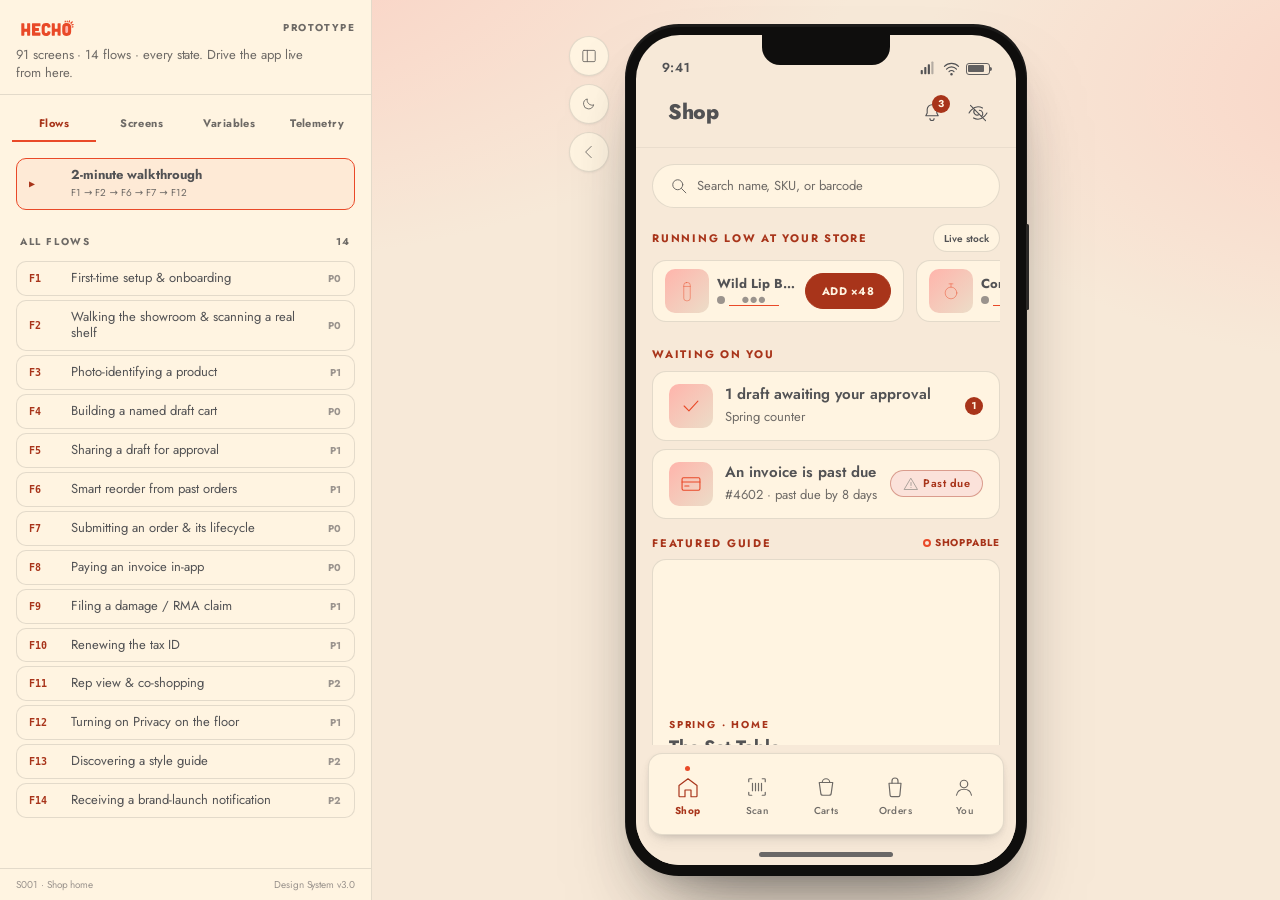
==== commit f2c7e267: "Root URL serves the prototype directly; explainer site removed - index.html is now the prototype she" ====
--- a/app/index.html
+++ b/app/index.html
@@ -2,110 +2,9 @@
 <html lang="en">
 <head>
 <meta charset="utf-8" />
-<meta name="viewport" content="width=device-width, initial-scale=1, viewport-fit=cover" />
-<meta name="theme-color" content="#FFB4AB" />
-<title>Hecho · Mobile App · Functional Prototype</title>
-<meta name="description" content="Functional prototype of the Hecho Trading Co. wholesale showroom mobile app. 91 screens, 14 flows, every state — built from the Design System v3.0, with a live control panel." />
-<link rel="preconnect" href="https://fonts.googleapis.com" crossorigin />
-<link rel="preconnect" href="https://fonts.gstatic.com" crossorigin />
-<link href="https://fonts.googleapis.com/css2?family=Jost:ital,wght@0,100..900;1,100..900&display=swap" rel="stylesheet">
-<link rel="stylesheet" href="../styles/system.css" />
-<link rel="stylesheet" href="../styles/app.css" />
+<title>Hecho · Prototype</title>
+<script>location.replace('../' + location.hash);</script>
+<meta http-equiv="refresh" content="0; url=../" />
 </head>
-<body class="proto">
-<a class="skip-link" href="#screen-scroll">Skip to screen</a>
-
-<!-- HECHO mark symbol (reusable via <use>), copied from the design system -->
-<svg width="0" height="0" style="position:absolute" aria-hidden="true">
-  <defs>
-    <symbol id="hecho-mark" viewBox="0 0 463 168">
-      <path fill="currentColor" d="M385.834 52.9383C385.947 52.932 386.06 52.9263 386.176 52.9218C406.216 52.122 421.205 63.1391 421.173 84.0336C421.162 91.0115 421.451 98.1953 421.254 105.173C421.024 113.322 422.036 122.847 419.994 130.737C418.76 135.613 416.307 140.096 412.864 143.765C407.264 149.785 396.99 152.387 388.977 152.674C367.209 152.957 352.834 142.428 353.18 119.331C353.372 106.435 352.721 92.9446 353.525 80.0455C354.144 74.1472 356.342 67.1174 360.499 62.8304C367.654 55.4524 376.069 53.431 385.834 52.9383Z"/>
-      <path fill="var(--logo-cutout)" d="M386.323 76.1866C393.389 75.4063 397.29 79.7133 397.649 86.4498C397.945 92.0021 397.966 97.4876 397.918 103.052C397.869 108.811 398.11 114.682 397.482 120.412C396.823 126.204 394.308 128.674 388.579 129.192C381.506 129.241 377.167 127.531 376.832 119.626C376.358 108.46 376.236 96.4955 376.925 85.3465C377.293 79.3811 380.634 76.76 386.323 76.1866Z"/>
-      <path fill="currentColor" d="M44.5316 55.4346C49.4981 55.2334 54.6648 55.4077 59.6325 55.4495C65.2707 55.4969 63.9518 63.611 63.9385 67.641L63.8755 84.5731C63.8669 87.5007 63.7639 90.5032 63.9737 93.408C64.2798 96.4214 65.7241 97.1207 68.5391 97.2067C70.9997 97.5028 74.0505 97.0092 76.451 97.216C86.8343 98.1109 85.0757 94.0177 85.0549 85.2022L84.9948 68.8448C84.9844 66.0576 84.8272 63.1732 85.0115 60.3949C85.1028 59.0172 85.4037 57.2144 86.5224 56.2875C88.5117 54.6391 102.665 55.3063 105.847 55.5865C107.576 56.7452 108.337 57.2474 108.411 59.4858C108.512 62.5662 108.444 65.6469 108.435 68.7294L108.414 86.1666L108.427 142.371C108.494 145.611 109.138 147.739 106.236 149.825C105.491 149.945 104.728 150.003 103.975 150.042C100.802 150.207 88.0097 150.753 86.1853 149.016C85.5123 148.376 85.2636 147.387 85.1267 146.498C84.8102 144.445 84.9973 142.169 85.0049 140.091C85.023 135.335 85.1744 130.544 85.0363 125.791C84.9939 124.324 84.8371 122.455 83.6836 121.399C81.9478 119.81 71.8409 120.434 69.2276 120.521C67.7805 120.568 66.2324 120.462 65.1421 121.588C61.6485 125.196 66.1488 145.553 62.7168 149.054C62.1263 149.656 61.2798 149.876 60.4695 149.996C57.9061 150.373 55.1053 150.07 52.5108 150.035C50.3995 150.007 48.2924 150.12 46.182 150.143C43.878 150.167 42.35 149.703 40.6887 148.075C40.2278 144.737 40.4713 139.958 40.4702 136.507L40.4637 116.04L40.4603 79.5658C40.461 73.2211 40.4332 66.8389 40.4987 60.4954C40.5084 59.568 40.5061 57.6511 41.0996 57.0376C42.1946 55.9054 43.0629 55.564 44.5316 55.4346Z"/>
-      <path fill="currentColor" d="M278.52 55.4131C282.984 55.295 287.507 55.3982 291.968 55.4274C297.871 55.4657 296.52 62.9634 296.507 67.1591L296.459 84.2981C296.45 87.2168 296.337 90.2664 296.572 93.1705C296.816 96.1786 298.427 97.0184 301.199 97.1905C303.921 97.3594 306.722 97.209 309.456 97.2128C312.422 97.158 317.166 97.9901 317.498 93.8099C317.735 90.7977 317.638 87.7951 317.629 84.7901L317.572 68.7161C317.566 66.3665 317.082 57.5192 318.752 56.5977C322.219 54.6824 334.558 55.2302 338.455 55.5581C339.903 56.5311 340.753 57.0728 340.834 58.9332C340.974 62.0778 340.902 65.2294 340.893 68.3778L340.868 86.0302L340.881 143.444C340.945 146.621 341.401 148.022 338.561 149.898C335.326 150.27 324.076 150.437 321.099 149.840C320.118 149.644 318.72 149.247 318.160 148.366C316.088 145.101 319.276 125.633 316.664 121.901C316.095 121.086 315.345 120.777 314.392 120.612C312.325 120.255 302.421 120.278 300.492 120.574C299.593 120.712 298.754 120.980 298.007 121.517C297.243 122.067 296.904 122.808 296.692 123.707C296.294 125.396 296.452 127.373 296.459 129.107L296.520 140.215C296.534 142.223 296.672 144.597 296.403 146.563C296.145 148.452 295.583 148.863 294.148 149.872C290.556 150.293 286.443 150.027 282.785 150.112C280.156 150.173 275.981 150.346 273.826 148.769C272.732 146.949 273.098 132.580 273.098 129.561L273.100 98.8646L273.119 71.3973C273.121 67.9998 273.152 64.4883 273.055 61.0980C272.922 56.5650 274.155 55.5676 278.520 55.4131Z"/>
-      <path fill="currentColor" d="M126.092 55.4271C136.391 55.0521 148.989 55.4158 159.467 55.4088L174.124 55.3903C177.422 55.386 181.032 55.2817 184.281 55.5974C184.973 56.075 186.458 57.1035 186.579 58.0203C187.247 61.917 186.549 66.5023 186.839 70.3509C187.619 80.7037 183.225 78.8331 174.868 78.7952L156.722 78.7225C154.449 78.7164 151.671 78.4154 149.472 78.9408C148.340 79.2113 147.180 79.7194 146.561 80.7601C145.730 82.1581 145.944 86.9694 146.389 88.5238C146.631 89.3697 147.029 90.0699 147.836 90.4755C151.945 92.5409 169.636 89.5677 173.545 91.7682C174.289 92.1875 174.616 92.7617 174.839 93.5663C175.423 95.6724 175.493 111.058 174.591 112.596C174.130 113.383 173.323 113.915 172.451 114.144C170.734 114.595 168.725 114.405 166.959 114.390C163.176 114.359 151.665 113.801 148.694 114.584C147.832 114.811 147.260 115.171 146.815 115.954C145.604 118.081 145.905 122.626 146.540 124.935C146.884 125.602 147.305 126.242 148.066 126.440C150.532 127.080 154.129 126.892 156.696 126.887L173.708 126.848C176.851 126.841 186.716 125.681 186.750 130.048C186.792 135.367 186.898 140.933 186.797 146.281C186.752 148.704 185.351 149.770 183.075 149.944C180.266 150.191 177.355 150.092 174.502 150.085L158.976 150.052L138.156 150.082C134.431 150.094 130.636 150.170 126.939 150.047C124.746 149.812 122.252 149.611 122.106 146.879C121.894 142.899 121.981 138.970 121.982 135.021L121.989 111.787L121.978 77.2098C121.977 71.7328 121.981 66.2557 121.991 60.7790C121.996 57.7060 122.539 55.7247 126.092 55.4271Z"/>
-      <path fill="currentColor" d="M228.730 52.9374C232.148 52.6946 235.973 53.0681 239.348 53.6347C246.315 54.8044 254.240 59.1441 258.342 64.9474C261.566 69.5095 263.039 74.7352 263.676 80.2094C263.804 81.3267 264.062 82.6919 263.845 83.7898C263.646 84.8061 262.935 85.4542 262.085 85.9826C260.224 87.1407 245.565 90.3133 243.640 89.8409C240.181 88.9919 240.213 82.5058 238.521 79.8700C237.297 77.9662 235.446 76.9099 233.264 76.4423C230.293 75.8053 226.412 75.9617 223.798 77.6725C221.643 79.0828 220.544 81.4676 220.030 83.9149C218.788 89.8308 219.430 96.6212 219.426 102.637C219.423 108.365 219.042 114.368 219.754 120.052C219.996 121.992 220.379 124.048 221.480 125.705C222.669 127.496 224.523 128.490 226.595 128.910C228.312 129.257 230.138 129.326 231.884 129.213C242.135 128.550 237.925 118.815 242.576 115.883C243.046 115.586 243.545 115.427 244.101 115.422C247.320 115.390 254.626 117.435 258.134 118.175C260.294 118.661 263.969 119.201 263.904 122.176C263.807 129.253 261.247 137.942 256.212 143.173C244.386 155.466 218.623 155.725 205.704 145.031C193.310 133.965 196.506 116.903 196.036 102.760C195.159 76.3885 195.646 54.5501 228.730 52.9374Z"/>
-      <path fill="currentColor" d="M430.489 40.7188C431.427 40.8617 432.92 41.5116 433.381 42.287C435.773 46.2969 429.692 52.0599 427.415 54.5381C425.020 57.1433 422.772 59.5154 420.245 61.3760C419.610 60.7713 418.966 59.9753 418.390 59.3022C416.655 57.2787 414.827 55.4949 412.943 53.6195C418.787 49.5455 423.647 41.3996 430.489 40.7188Z"/>
-      <path fill="currentColor" d="M408.511 33.2319C417.443 32.5595 410.815 47.7653 409.891 52.0118C408.601 51.4701 407.115 50.9833 405.784 50.5156C403.679 49.8179 401.765 49.4972 399.581 48.6694C400.525 44.0361 404.061 35.2841 408.511 33.2319Z"/>
-      <path fill="currentColor" d="M433.433 61.9466C437.962 61.3329 439.008 62.4276 441.590 65.7235C438.453 70.5162 434.088 71.7365 428.940 73.3550C427.239 73.9175 426.455 74.2413 424.855 75.0459C424.164 71.0267 423.218 69.0893 421.616 65.3436C424.677 63.3843 429.809 62.4490 433.433 61.9466Z"/>
-      <path fill="currentColor" d="M425.998 78.3973C428.888 78.2650 432.852 78.1530 435.624 78.8645C438.577 79.6232 439.571 80.8873 441.017 83.3576C440.294 84.6955 439.499 85.4404 438.353 86.3913C434.940 88.3725 430.248 88.4159 426.258 88.7871C426.344 86.3055 425.404 79.7605 425.998 78.3973Z"/>
-      <path fill="currentColor" d="M391.098 34.1180C397.640 33.7355 396.134 44.1973 396.696 48.3840L392.149 48.1200C390.174 48.1422 388.198 48.1139 386.223 48.0356C385.941 43.3919 386.514 36.4763 391.098 34.1180Z"/>
-      <path fill="currentColor" d="M374.869 35.2355C380.598 34.3707 381.714 44.1345 382.889 48.1548L378.766 48.6010C377.347 48.9431 374.234 49.8233 373.012 49.7558C371.729 48.9874 371.641 45.8283 371.627 44.4039C371.589 40.8714 371.250 37.0192 374.869 35.2355Z"/>
-    </symbol>
-  </defs>
-</svg>
-
-<div class="app-shell" id="appShell">
-  <!-- CONTROL PANEL -->
-  <aside class="console" id="console" aria-label="Prototype control panel">
-    <div class="console-head">
-      <div class="brand-row">
-        <svg class="hecho-logo" viewBox="0 0 463 168" aria-hidden="true"><use href="#hecho-mark"/></svg>
-        <span class="ver">Prototype</span>
-      </div>
-      <p class="sub">91 screens · 14 flows · every state. Drive the app live from here.</p>
-    </div>
-    <div class="console-tabs" role="tablist" id="consoleTabs">
-      <button role="tab" data-ctab="flows" aria-selected="true">Flows</button>
-      <button role="tab" data-ctab="screens" aria-selected="false">Screens</button>
-      <button role="tab" data-ctab="vars" aria-selected="false">Variables</button>
-      <button role="tab" data-ctab="tel" aria-selected="false">Telemetry</button>
-    </div>
-    <div class="console-body" id="consoleBody"></div>
-    <div class="console-foot">
-      <span id="footScreen">—</span>
-      <span>Design System v3.0</span>
-    </div>
-  </aside>
-
-  <!-- STAGE + DEVICE -->
-  <div class="stage">
-    <div class="device-wrap">
-      <div class="device-tools" id="deviceTools">
-        <button id="toolConsole" aria-label="Toggle control panel" title="Toggle control panel">
-          <svg viewBox="0 0 32 32" fill="none" stroke="currentColor" stroke-width="1.6" stroke-linecap="round" stroke-linejoin="round"><rect x="5" y="6" width="22" height="20" rx="2"/><path d="M13 6v20"/></svg>
-        </button>
-        <button id="toolTheme" aria-label="Toggle dark theme" aria-pressed="false" title="Toggle theme">
-          <svg viewBox="0 0 32 32" fill="none" stroke="currentColor" stroke-width="1.6" stroke-linecap="round" stroke-linejoin="round"><path d="M24 18a9 9 0 0 1-11-11 9 9 0 1 0 11 11z"/></svg>
-        </button>
-        <button id="toolBack" aria-label="Back" title="Back">
-          <svg viewBox="0 0 32 32" fill="none" stroke="currentColor" stroke-width="1.6" stroke-linecap="round" stroke-linejoin="round"><path d="M20 6L10 16l10 10"/></svg>
-        </button>
-        <a href="../" aria-label="Overview site" title="Overview">
-          <svg viewBox="0 0 32 32" fill="none" stroke="currentColor" stroke-width="1.6" stroke-linecap="round" stroke-linejoin="round"><path d="M4 14l12-9 12 9v14a1 1 0 0 1-1 1h-7v-9h-8v9H5a1 1 0 0 1-1-1z"/></svg>
-        </a>
-      </div>
-      <div class="device" id="device">
-        <div class="notch" aria-hidden="true"></div>
-        <div class="screen-frame" id="screenFrame">
-          <div class="statusbar" id="statusbar">
-            <span class="clock">9:41</span>
-            <span class="ind">
-              <svg viewBox="0 0 24 24" fill="currentColor" aria-hidden="true"><rect x="1" y="14" width="3" height="6" rx="1"/><rect x="6" y="10" width="3" height="10" rx="1"/><rect x="11" y="6" width="3" height="14" rx="1"/><rect x="16" y="2" width="3" height="18" rx="1" opacity=".4"/></svg>
-              <svg viewBox="0 0 24 24" fill="none" stroke="currentColor" stroke-width="1.6" stroke-linecap="round" aria-hidden="true"><path d="M2 9a14 14 0 0 1 20 0"/><path d="M5 13a9 9 0 0 1 14 0"/><path d="M8.5 16.5a4.5 4.5 0 0 1 7 0"/><circle cx="12" cy="20" r="1" fill="currentColor"/></svg>
-              <span class="batt" aria-label="Battery"></span>
-            </span>
-          </div>
-          <header class="app-header" id="appHeader"></header>
-          <div class="net-slot" id="netSlot"></div>
-          <main class="screen-scroll" id="screen-scroll" tabindex="-1">
-            <div class="screen-body" id="screenBody"></div>
-          </main>
-          <div class="tabbar-wrap" id="tabbarWrap"></div>
-          <div class="home-indicator"><i></i></div>
-          <div class="device-overlay" id="overlayRoot" aria-live="polite"></div>
-          <div class="toast-host" id="toastHost" aria-live="polite"></div>
-        </div>
-      </div>
-    </div>
-  </div>
-</div>
-<div class="console-scrim" id="consoleScrim" aria-hidden="true"></div>
-<button class="proto-fab left" id="fabConsole" hidden>
-  <svg viewBox="0 0 32 32" fill="none" stroke="currentColor" stroke-width="1.6" stroke-linecap="round" stroke-linejoin="round"><path d="M5 8h22M5 16h22M5 24h22"/></svg>
-  Console
-</button>
-
-<script type="module" src="../src/app.js"></script>
-</body>
+<body><p>The prototype moved — <a href="../">open it here</a>.</p></body>
 </html>
